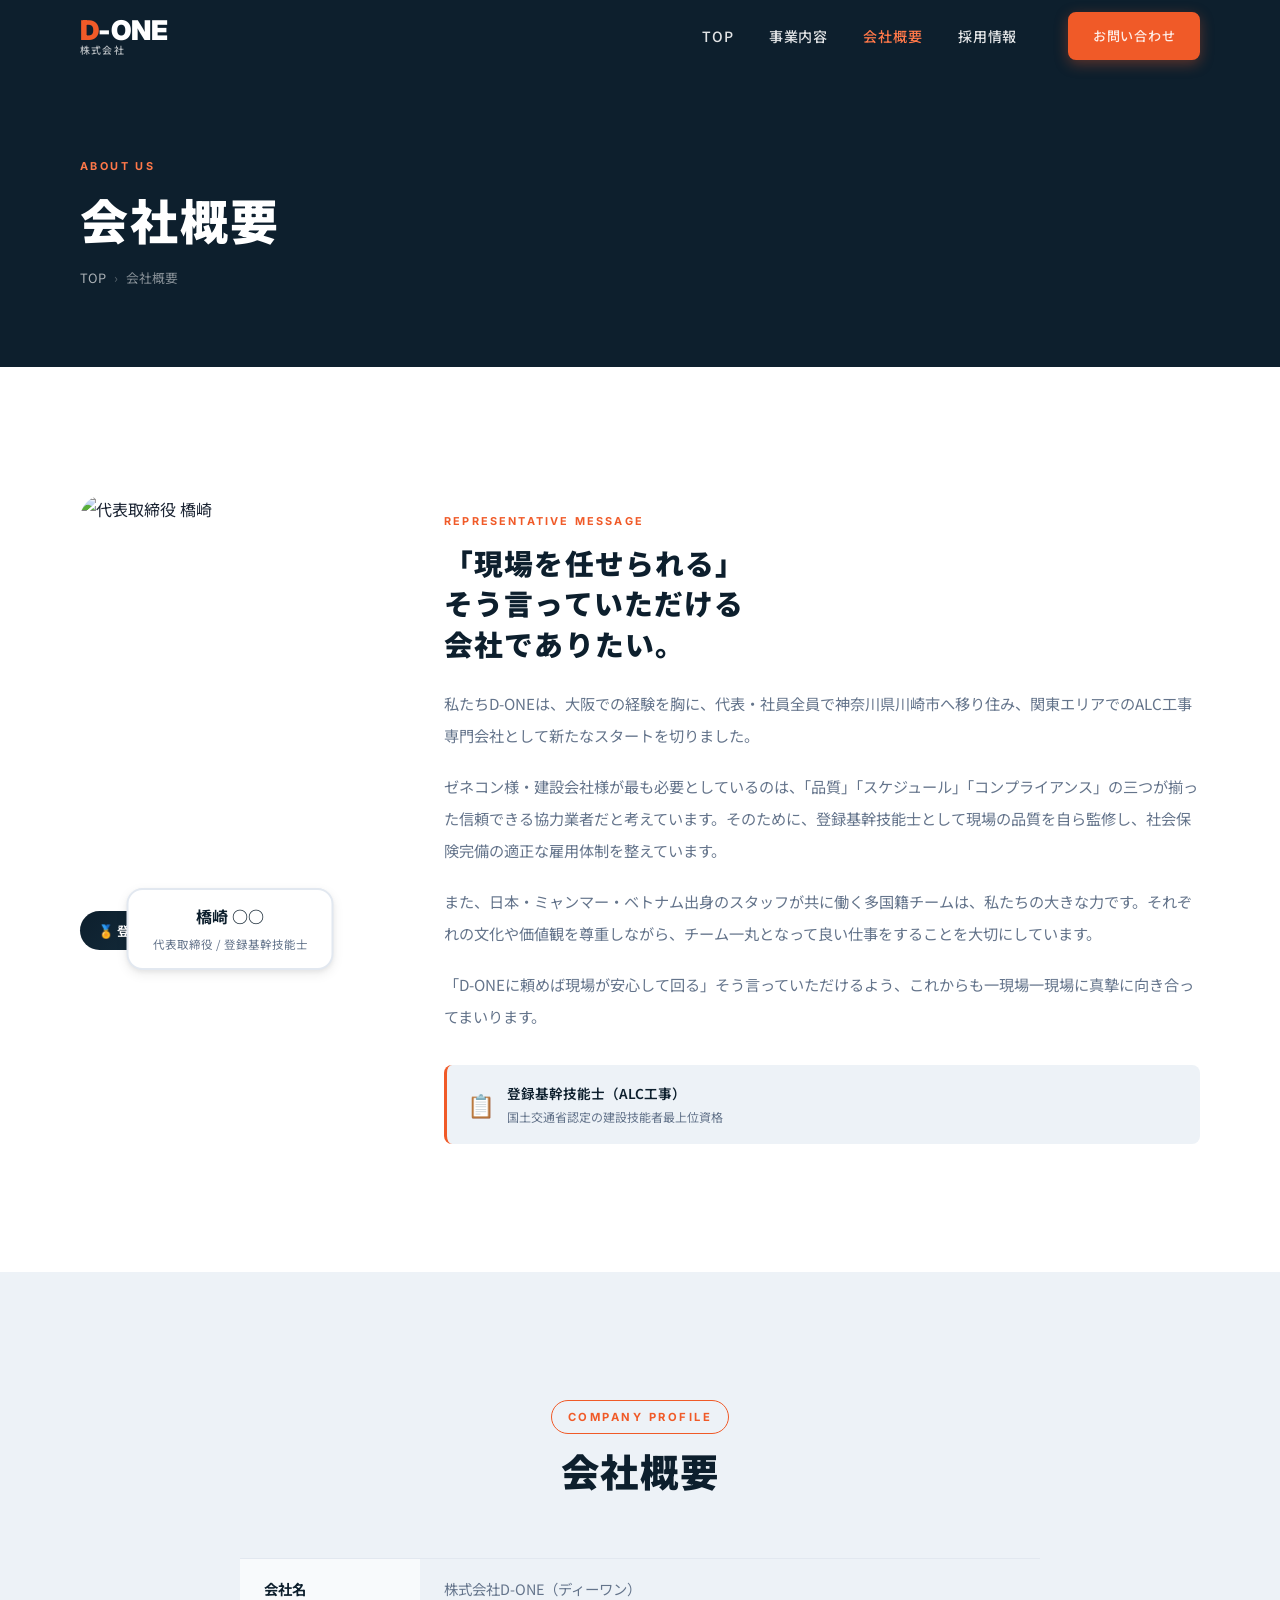
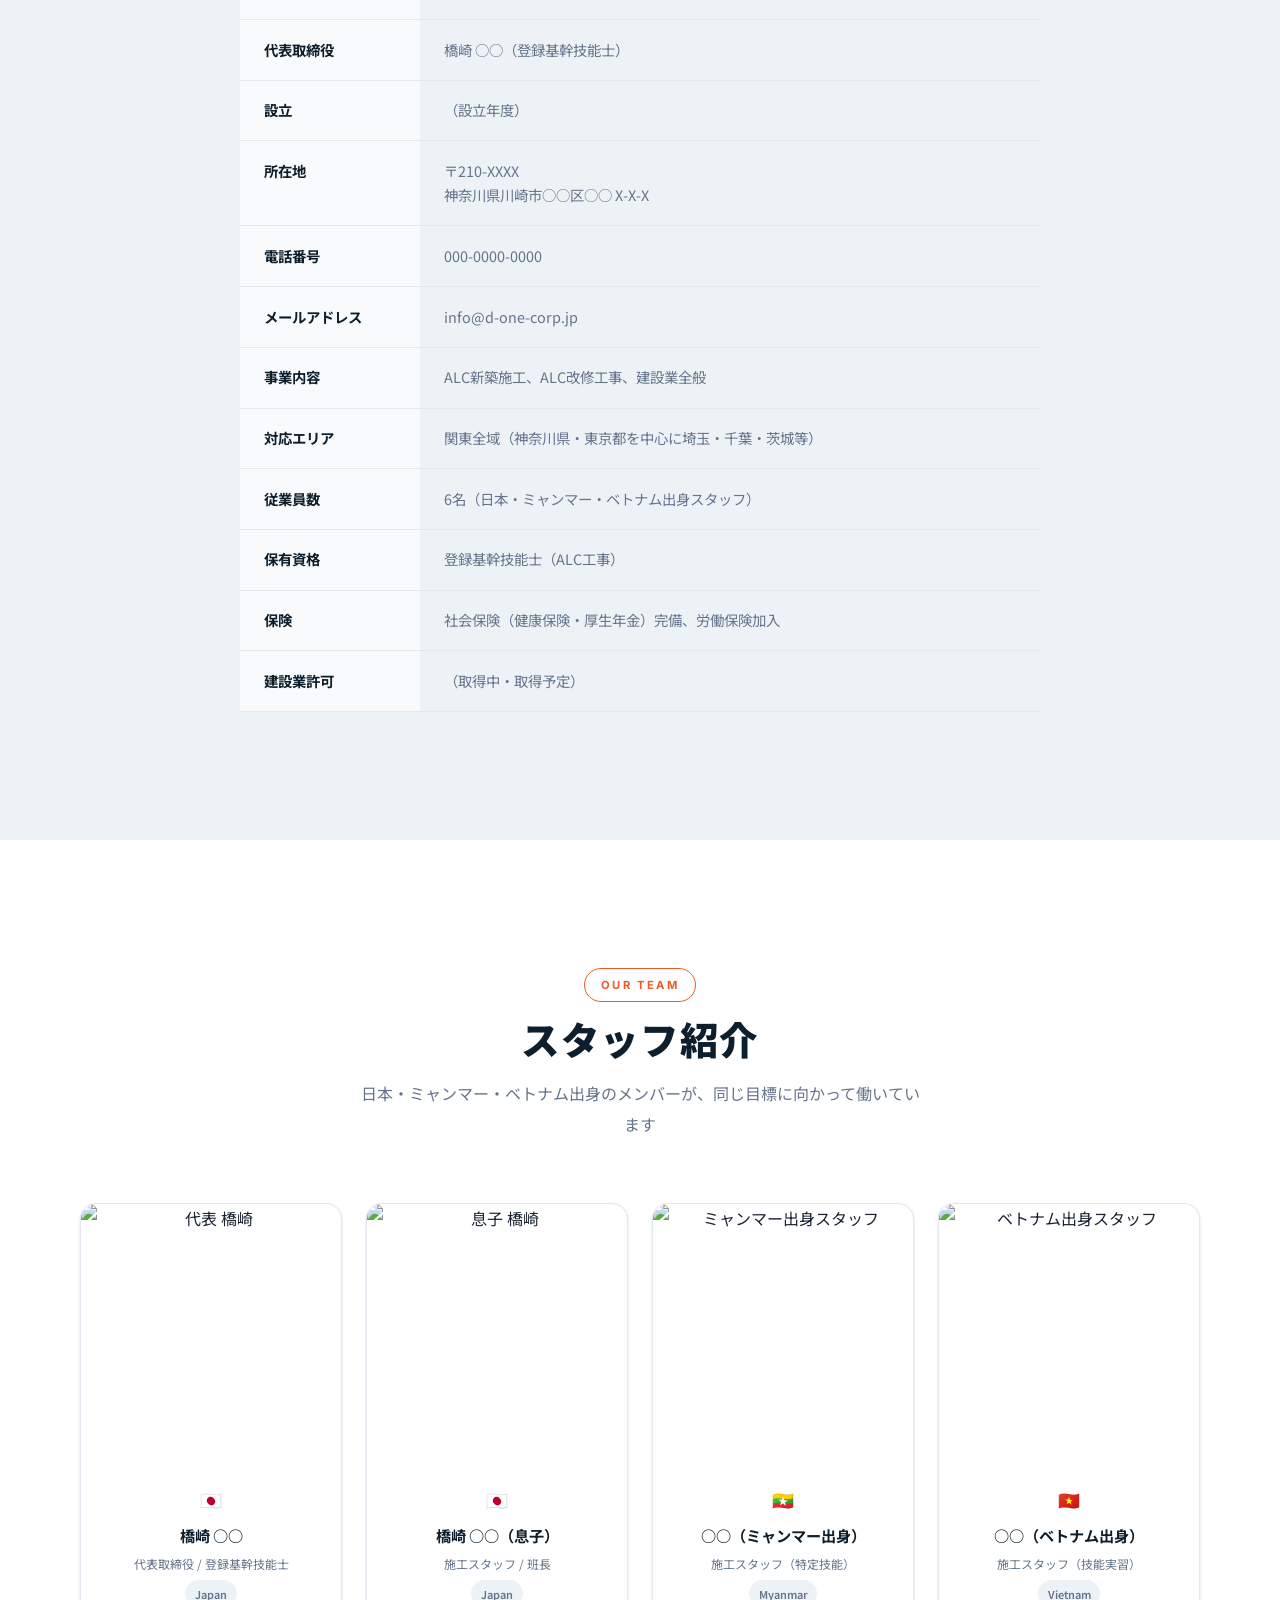
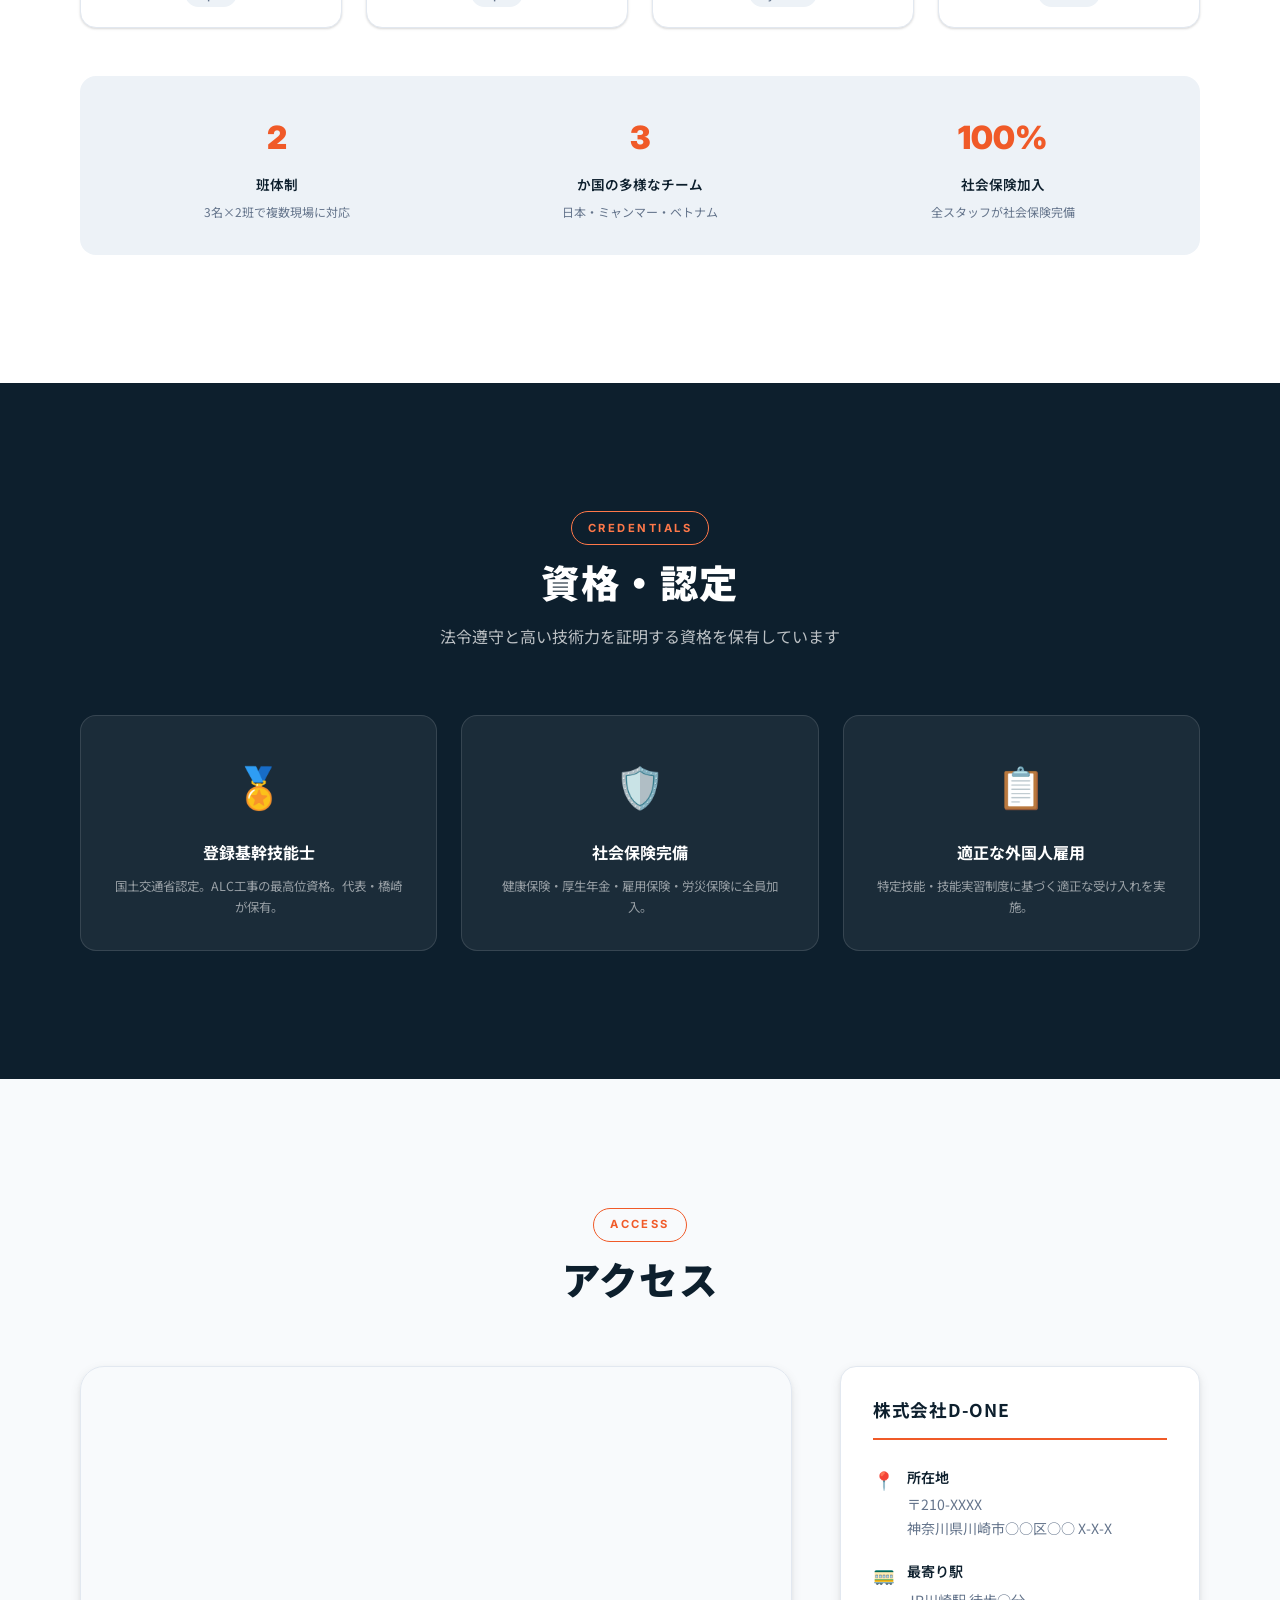
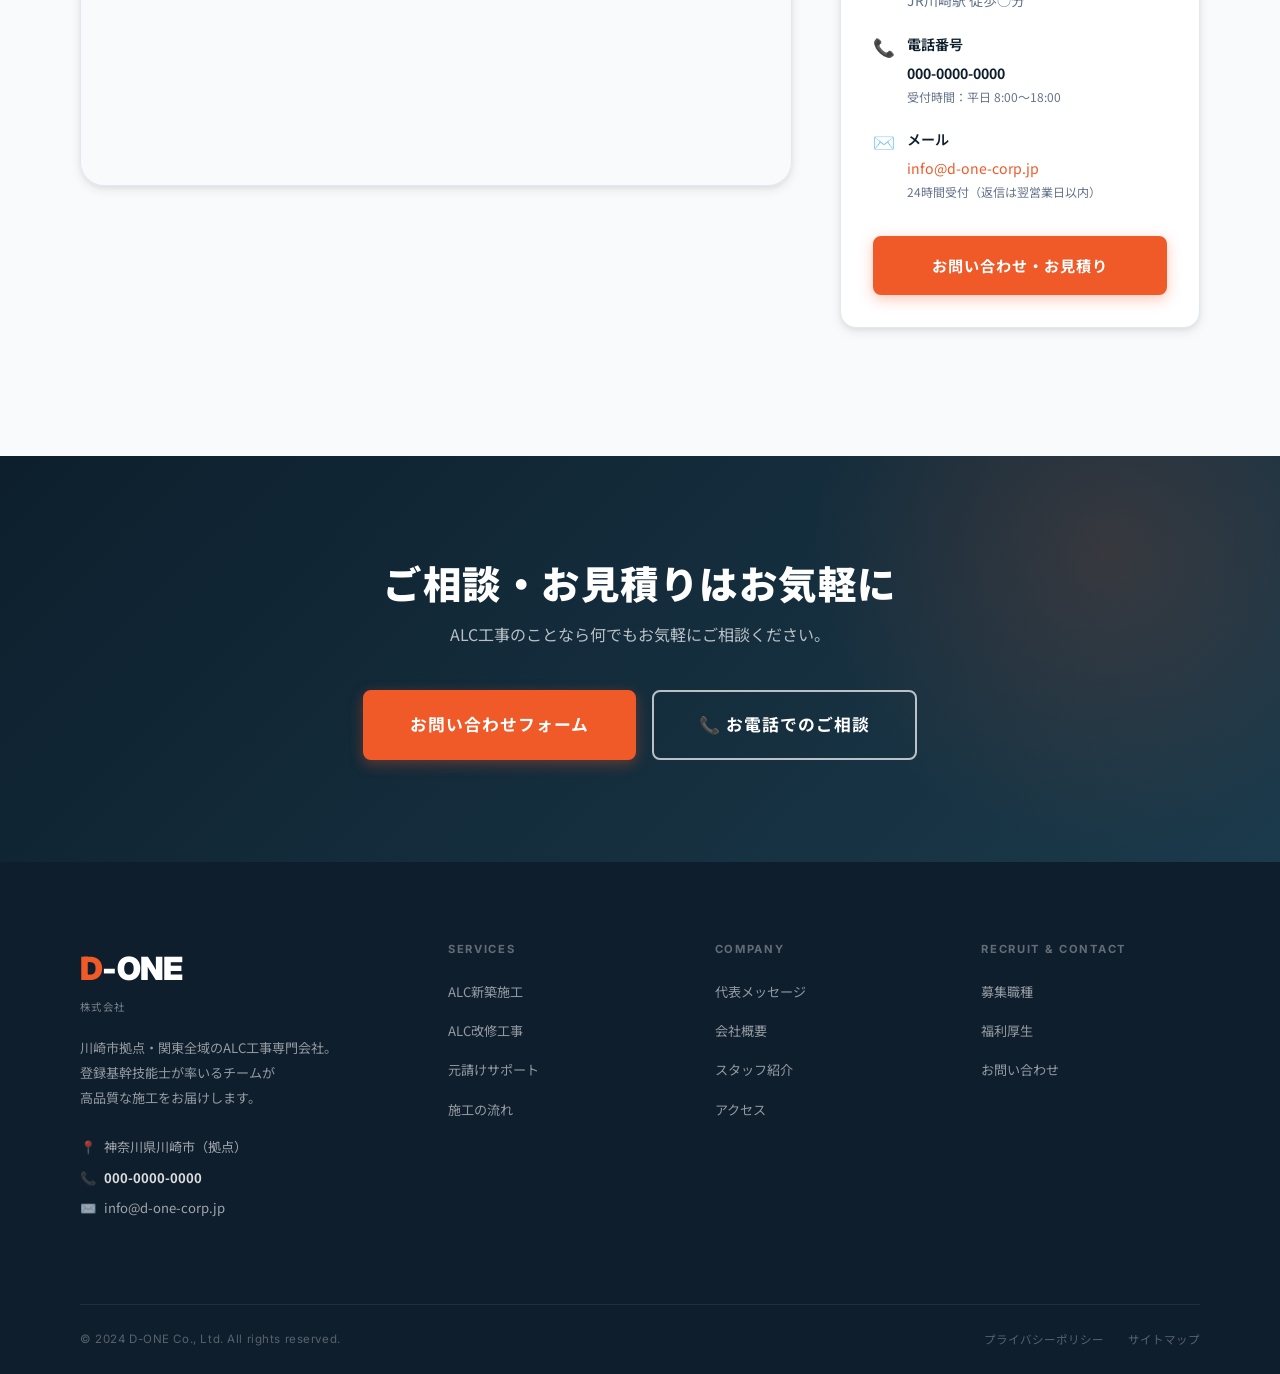
==== about.html @ 70f7f4c2 "Add D-ONE corporate website (ALC construction company) 5-page static site for 株式会社D-ONE: - index.htm" ====
<!DOCTYPE html>
<html lang="ja">
<head>
  <meta charset="UTF-8">
  <meta name="viewport" content="width=device-width, initial-scale=1.0">
  <meta name="description" content="株式会社D-ONE｜代表メッセージ・会社概要・スタッフ紹介。川崎市を拠点にALC工事を手がける専門会社です。">
  <title>会社概要｜株式会社D-ONE</title>
  <link rel="stylesheet" href="css/style.css">
  <link rel="icon" href="data:image/svg+xml,<svg xmlns='http://www.w3.org/2000/svg' viewBox='0 0 32 32'><rect width='32' height='32' rx='4' fill='%23F05A28'/><text x='4' y='24' font-family='Inter' font-weight='900' font-size='20' fill='white'>D</text></svg>">
  <style>
    .team-nationality {
      display: inline-block;
      font-size: .68rem;
      font-weight: 600;
      padding: .2rem .6rem;
      border-radius: var(--radius-full);
      background: var(--color-bg-section);
      color: var(--color-text-muted);
      margin-top: .3rem;
    }
    .cert-badge {
      display: inline-flex;
      align-items: center;
      gap: .5rem;
      background: linear-gradient(135deg, var(--color-primary-dark), var(--color-primary));
      color: #fff;
      padding: .5rem 1.1rem;
      border-radius: var(--radius-full);
      font-size: .8rem;
      font-weight: 700;
      margin-top: 1rem;
    }
  </style>
</head>
<body>

<!-- ========== NAVIGATION ========== -->
<nav class="site-nav site-nav--scrolled" role="navigation" aria-label="メインナビゲーション">
  <div class="nav-inner">
    <a href="index.html" class="nav-logo" aria-label="D-ONE トップページ">
      <span class="nav-logo__mark"><span class="mark-d">D</span>-ONE</span>
      <span class="nav-logo__sub">株式会社</span>
    </a>
    <ul class="nav-links" role="list">
      <li><a href="index.html"   class="nav-link">TOP</a></li>
      <li><a href="service.html" class="nav-link">事業内容</a></li>
      <li><a href="about.html"   class="nav-link" data-page="about.html">会社概要</a></li>
      <li><a href="recruit.html" class="nav-link">採用情報</a></li>
      <li><a href="contact.html" class="nav-link btn btn--primary nav-cta">お問い合わせ</a></li>
    </ul>
    <button class="nav-hamburger" aria-label="メニューを開く"><span></span><span></span><span></span></button>
  </div>
</nav>
<div class="nav-drawer" role="dialog" aria-label="モバイルメニュー" style="display:none; opacity:0;">
  <ul role="list">
    <li><a href="index.html"   class="nav-link">TOP</a></li>
    <li><a href="service.html" class="nav-link">事業内容</a></li>
    <li><a href="about.html"   class="nav-link">会社概要</a></li>
    <li><a href="recruit.html" class="nav-link">採用情報</a></li>
    <li><a href="contact.html" class="btn btn--primary">お問い合わせ</a></li>
  </ul>
</div>

<!-- ========== PAGE HERO ========== -->
<section class="page-hero">
  <div class="page-hero__bg" style="background-image: url('https://images.unsplash.com/photo-1486406146926-c627a92ad1ab?w=1920&q=80&fit=crop');"></div>
  <div class="container page-hero__content">
    <div class="page-hero__label">ABOUT US</div>
    <h1 class="page-hero__title">会社概要</h1>
    <nav class="breadcrumb" aria-label="パンくずリスト">
      <a href="index.html">TOP</a>
      <span class="breadcrumb-sep" aria-hidden="true">›</span>
      <span aria-current="page">会社概要</span>
    </nav>
  </div>
</section>

<!-- ========== REPRESENTATIVE MESSAGE ========== -->
<section class="section" id="message">
  <div class="container">
    <div class="rep-section">
      <div class="reveal">
        <div class="rep-img-wrap">
          <img
            src="https://images.unsplash.com/photo-1560250097-0dc05ae8aeef?w=600&q=80&fit=crop&crop=face"
            alt="代表取締役 橋崎"
            class="rep-img"
            loading="lazy"
            width="600" height="800"
          >
        </div>
        <div class="rep-name-badge">
          <div class="rep-name">橋崎 ○○</div>
          <div class="rep-title">代表取締役 / 登録基幹技能士</div>
        </div>
        <div class="cert-badge">
          🏅 登録基幹技能士（ALC工事）
        </div>
      </div>

      <div class="rep-content reveal reveal-delay-2">
        <div class="rep-content__label">REPRESENTATIVE MESSAGE</div>
        <h2 class="rep-content__title">
          「現場を任せられる」<br>
          そう言っていただける<br>
          会社でありたい。
        </h2>
        <div class="rep-content__text">
          <p>
            私たちD-ONEは、大阪での経験を胸に、代表・社員全員で神奈川県川崎市へ移り住み、関東エリアでのALC工事専門会社として新たなスタートを切りました。
          </p>
          <p>
            ゼネコン様・建設会社様が最も必要としているのは、「品質」「スケジュール」「コンプライアンス」の三つが揃った信頼できる協力業者だと考えています。そのために、登録基幹技能士として現場の品質を自ら監修し、社会保険完備の適正な雇用体制を整えています。
          </p>
          <p>
            また、日本・ミャンマー・ベトナム出身のスタッフが共に働く多国籍チームは、私たちの大きな力です。それぞれの文化や価値観を尊重しながら、チーム一丸となって良い仕事をすることを大切にしています。
          </p>
          <p>
            「D-ONEに頼めば現場が安心して回る」そう言っていただけるよう、これからも一現場一現場に真摯に向き合ってまいります。
          </p>
        </div>
        <div class="rep-cert">
          <span class="rep-cert__icon" aria-hidden="true">📋</span>
          <div>
            <div class="rep-cert__text">登録基幹技能士（ALC工事）</div>
            <div class="rep-cert__sub">国土交通省認定の建設技能者最上位資格</div>
          </div>
        </div>
      </div>
    </div>
  </div>
</section>

<!-- ========== COMPANY OVERVIEW ========== -->
<section class="section section--gray" id="overview">
  <div class="container">
    <div class="section-header">
      <span class="section-label">COMPANY PROFILE</span>
      <h2 class="section-title">会社概要</h2>
    </div>

    <div class="reveal" style="max-width:800px; margin-inline:auto;">
      <table class="company-table">
        <tbody>
          <tr>
            <th scope="row">会社名</th>
            <td>株式会社D-ONE（ディーワン）</td>
          </tr>
          <tr>
            <th scope="row">代表取締役</th>
            <td>橋崎 ○○（登録基幹技能士）</td>
          </tr>
          <tr>
            <th scope="row">設立</th>
            <td>（設立年度）</td>
          </tr>
          <tr>
            <th scope="row">所在地</th>
            <td>
              〒210-XXXX<br>
              神奈川県川崎市○○区○○ X-X-X
            </td>
          </tr>
          <tr>
            <th scope="row">電話番号</th>
            <td><a href="tel:000-0000-0000">000-0000-0000</a></td>
          </tr>
          <tr>
            <th scope="row">メールアドレス</th>
            <td><a href="mailto:info@d-one-corp.jp">info@d-one-corp.jp</a></td>
          </tr>
          <tr>
            <th scope="row">事業内容</th>
            <td>ALC新築施工、ALC改修工事、建設業全般</td>
          </tr>
          <tr>
            <th scope="row">対応エリア</th>
            <td>関東全域（神奈川県・東京都を中心に埼玉・千葉・茨城等）</td>
          </tr>
          <tr>
            <th scope="row">従業員数</th>
            <td>6名（日本・ミャンマー・ベトナム出身スタッフ）</td>
          </tr>
          <tr>
            <th scope="row">保有資格</th>
            <td>登録基幹技能士（ALC工事）</td>
          </tr>
          <tr>
            <th scope="row">保険</th>
            <td>社会保険（健康保険・厚生年金）完備、労働保険加入</td>
          </tr>
          <tr>
            <th scope="row">建設業許可</th>
            <td>（取得中・取得予定）</td>
          </tr>
        </tbody>
      </table>
    </div>
  </div>
</section>

<!-- ========== TEAM ========== -->
<section class="section" id="team">
  <div class="container">
    <div class="section-header">
      <span class="section-label">OUR TEAM</span>
      <h2 class="section-title">スタッフ紹介</h2>
      <p class="section-desc">
        日本・ミャンマー・ベトナム出身のメンバーが、同じ目標に向かって働いています
      </p>
    </div>

    <div class="team-grid">
      <!-- Member 1 -->
      <article class="team-card reveal">
        <div class="team-card__img-wrap">
          <img
            src="https://images.unsplash.com/photo-1560250097-0dc05ae8aeef?w=400&q=80&fit=crop&crop=face"
            alt="代表 橋崎"
            class="team-card__img"
            loading="lazy"
            width="400" height="400"
          >
        </div>
        <div class="team-card__body">
          <div class="team-card__flag" aria-label="日本">🇯🇵</div>
          <div class="team-card__name">橋崎 ○○</div>
          <div class="team-card__role">代表取締役 / 登録基幹技能士</div>
          <div class="team-nationality">Japan</div>
        </div>
      </article>

      <!-- Member 2 -->
      <article class="team-card reveal reveal-delay-1">
        <div class="team-card__img-wrap">
          <img
            src="https://images.unsplash.com/photo-1472099645785-5658abf4ff4e?w=400&q=80&fit=crop&crop=face"
            alt="息子 橋崎"
            class="team-card__img"
            loading="lazy"
            width="400" height="400"
          >
        </div>
        <div class="team-card__body">
          <div class="team-card__flag" aria-label="日本">🇯🇵</div>
          <div class="team-card__name">橋崎 ○○（息子）</div>
          <div class="team-card__role">施工スタッフ / 班長</div>
          <div class="team-nationality">Japan</div>
        </div>
      </article>

      <!-- Member 3 (Myanmar) -->
      <article class="team-card reveal reveal-delay-2">
        <div class="team-card__img-wrap">
          <img
            src="https://images.unsplash.com/photo-1506794778202-cad84cf45f1d?w=400&q=80&fit=crop&crop=face"
            alt="ミャンマー出身スタッフ"
            class="team-card__img"
            loading="lazy"
            width="400" height="400"
          >
        </div>
        <div class="team-card__body">
          <div class="team-card__flag" aria-label="ミャンマー">🇲🇲</div>
          <div class="team-card__name">○○（ミャンマー出身）</div>
          <div class="team-card__role">施工スタッフ（特定技能）</div>
          <div class="team-nationality">Myanmar</div>
        </div>
      </article>

      <!-- Member 4 (Vietnam) -->
      <article class="team-card reveal reveal-delay-3">
        <div class="team-card__img-wrap">
          <img
            src="https://images.unsplash.com/photo-1507003211169-0a1dd7228f2d?w=400&q=80&fit=crop&crop=face"
            alt="ベトナム出身スタッフ"
            class="team-card__img"
            loading="lazy"
            width="400" height="400"
          >
        </div>
        <div class="team-card__body">
          <div class="team-card__flag" aria-label="ベトナム">🇻🇳</div>
          <div class="team-card__name">○○（ベトナム出身）</div>
          <div class="team-card__role">施工スタッフ（技能実習）</div>
          <div class="team-nationality">Vietnam</div>
        </div>
      </article>
    </div>

    <!-- Team note -->
    <div class="reveal" style="margin-top:3rem; background:var(--color-bg-section); border-radius:var(--radius-lg); padding:2rem; display:grid; grid-template-columns:repeat(3,1fr); gap:2rem; text-align:center;">
      <div>
        <div style="font-family:var(--font-en); font-size:2rem; font-weight:900; color:var(--color-accent); margin-bottom:.3rem;">2</div>
        <div style="font-size:.85rem; font-weight:600; color:var(--color-primary-dark); margin-bottom:.2rem;">班体制</div>
        <div style="font-size:.75rem; color:var(--color-text-muted);">3名×2班で複数現場に対応</div>
      </div>
      <div>
        <div style="font-family:var(--font-en); font-size:2rem; font-weight:900; color:var(--color-accent); margin-bottom:.3rem;">3</div>
        <div style="font-size:.85rem; font-weight:600; color:var(--color-primary-dark); margin-bottom:.2rem;">か国の多様なチーム</div>
        <div style="font-size:.75rem; color:var(--color-text-muted);">日本・ミャンマー・ベトナム</div>
      </div>
      <div>
        <div style="font-family:var(--font-en); font-size:2rem; font-weight:900; color:var(--color-accent); margin-bottom:.3rem;">100%</div>
        <div style="font-size:.85rem; font-weight:600; color:var(--color-primary-dark); margin-bottom:.2rem;">社会保険加入</div>
        <div style="font-size:.75rem; color:var(--color-text-muted);">全スタッフが社会保険完備</div>
      </div>
    </div>
  </div>
</section>

<!-- ========== CERTIFICATIONS ========== -->
<section class="section section--dark">
  <div class="container">
    <div class="section-header">
      <span class="section-label">CREDENTIALS</span>
      <h2 class="section-title">資格・認定</h2>
      <p class="section-desc">法令遵守と高い技術力を証明する資格を保有しています</p>
    </div>

    <div style="display:grid; grid-template-columns:repeat(3,1fr); gap:1.5rem;" class="reveal">
      <div style="background:rgba(255,255,255,.06); border:1px solid rgba(255,255,255,.12); border-radius:var(--radius-lg); padding:2rem; text-align:center;">
        <div style="font-size:2.5rem; margin-bottom:1rem;" aria-hidden="true">🏅</div>
        <div style="font-size:1rem; font-weight:700; color:#fff; margin-bottom:.5rem;">登録基幹技能士</div>
        <div style="font-size:.78rem; color:rgba(255,255,255,.55); line-height:1.7;">国土交通省認定。ALC工事の最高位資格。代表・橋崎が保有。</div>
      </div>
      <div style="background:rgba(255,255,255,.06); border:1px solid rgba(255,255,255,.12); border-radius:var(--radius-lg); padding:2rem; text-align:center;">
        <div style="font-size:2.5rem; margin-bottom:1rem;" aria-hidden="true">🛡️</div>
        <div style="font-size:1rem; font-weight:700; color:#fff; margin-bottom:.5rem;">社会保険完備</div>
        <div style="font-size:.78rem; color:rgba(255,255,255,.55); line-height:1.7;">健康保険・厚生年金・雇用保険・労災保険に全員加入。</div>
      </div>
      <div style="background:rgba(255,255,255,.06); border:1px solid rgba(255,255,255,.12); border-radius:var(--radius-lg); padding:2rem; text-align:center;">
        <div style="font-size:2.5rem; margin-bottom:1rem;" aria-hidden="true">📋</div>
        <div style="font-size:1rem; font-weight:700; color:#fff; margin-bottom:.5rem;">適正な外国人雇用</div>
        <div style="font-size:.78rem; color:rgba(255,255,255,.55); line-height:1.7;">特定技能・技能実習制度に基づく適正な受け入れを実施。</div>
      </div>
    </div>
  </div>
</section>

<!-- ========== ACCESS / MAP ========== -->
<section class="section section--light" id="access">
  <div class="container">
    <div class="section-header">
      <span class="section-label">ACCESS</span>
      <h2 class="section-title">アクセス</h2>
    </div>

    <div style="display:grid; grid-template-columns:1fr 360px; gap:3rem; align-items:start;" class="reveal">
      <div>
        <div class="map-wrap">
          <iframe
            src="https://www.google.com/maps/embed?pb=!1m18!1m12!1m3!1d3244.7246631316894!2d139.7030!3d35.5308!2m3!1f0!2f0!3f0!3m2!1i1024!2i768!4f13.1!3m3!1m2!1s0x60185d9b0bbf3b8b%3A0x8b5f9a5f4a5c9c4a!2z5bKz5bed5biC!5e0!3m2!1sja!2sjp!4v1700000000000!5m2!1sja!2sjp"
            allowfullscreen=""
            loading="lazy"
            referrerpolicy="no-referrer-when-downgrade"
            title="株式会社D-ONE 所在地マップ"
          ></iframe>
        </div>
      </div>

      <div style="background:#fff; border:1px solid var(--color-border); border-radius:var(--radius-lg); padding:2rem; box-shadow:var(--shadow-md);">
        <h3 style="font-size:1.1rem; font-weight:700; color:var(--color-primary-dark); margin-bottom:1.5rem; padding-bottom:1rem; border-bottom:2px solid var(--color-accent);">
          株式会社D-ONE
        </h3>

        <div style="display:flex; flex-direction:column; gap:1.1rem;">
          <div style="display:flex; gap:.75rem; align-items:flex-start; font-size:.88rem;">
            <span style="font-size:1.1rem; margin-top:.05rem;" aria-hidden="true">📍</span>
            <div>
              <div style="font-weight:600; color:var(--color-primary-dark); margin-bottom:.2rem;">所在地</div>
              <div style="color:var(--color-text-muted); line-height:1.7;">〒210-XXXX<br>神奈川県川崎市○○区○○ X-X-X</div>
            </div>
          </div>
          <div style="display:flex; gap:.75rem; align-items:flex-start; font-size:.88rem;">
            <span style="font-size:1.1rem;" aria-hidden="true">🚃</span>
            <div>
              <div style="font-weight:600; color:var(--color-primary-dark); margin-bottom:.2rem;">最寄り駅</div>
              <div style="color:var(--color-text-muted);">JR川崎駅 徒歩○分</div>
            </div>
          </div>
          <div style="display:flex; gap:.75rem; align-items:flex-start; font-size:.88rem;">
            <span style="font-size:1.1rem;" aria-hidden="true">📞</span>
            <div>
              <div style="font-weight:600; color:var(--color-primary-dark); margin-bottom:.2rem;">電話番号</div>
              <div><a href="tel:000-0000-0000" style="color:var(--color-primary-dark); font-weight:700;">000-0000-0000</a></div>
              <div style="font-size:.75rem; color:var(--color-text-muted);">受付時間：平日 8:00〜18:00</div>
            </div>
          </div>
          <div style="display:flex; gap:.75rem; align-items:flex-start; font-size:.88rem;">
            <span style="font-size:1.1rem;" aria-hidden="true">✉️</span>
            <div>
              <div style="font-weight:600; color:var(--color-primary-dark); margin-bottom:.2rem;">メール</div>
              <div><a href="mailto:info@d-one-corp.jp" style="color:var(--color-accent);">info@d-one-corp.jp</a></div>
              <div style="font-size:.75rem; color:var(--color-text-muted);">24時間受付（返信は翌営業日以内）</div>
            </div>
          </div>
        </div>

        <a href="contact.html" class="btn btn--primary w-full mt-md" style="text-align:center;">
          お問い合わせ・お見積り
        </a>
      </div>
    </div>
  </div>
</section>

<!-- ========== CTA BANNER ========== -->
<section class="cta-banner">
  <div class="container">
    <h2 class="cta-banner__title">ご相談・お見積りはお気軽に</h2>
    <p class="cta-banner__text">ALC工事のことなら何でもお気軽にご相談ください。</p>
    <div class="cta-banner__buttons">
      <a href="contact.html" class="btn btn--primary btn--lg">お問い合わせフォーム</a>
      <a href="tel:000-0000-0000" class="btn btn--outline-white btn--lg">📞 お電話でのご相談</a>
    </div>
  </div>
</section>

<!-- ========== FOOTER ========== -->
<footer class="site-footer" role="contentinfo">
  <div class="container">
    <div class="footer-top">
      <div class="footer-brand">
        <a href="index.html" class="footer-logo">
          <div class="footer-logo__mark"><span class="mark-d">D</span>-ONE</div>
          <span class="footer-logo__sub">株式会社</span>
        </a>
        <p class="footer-tagline">川崎市拠点・関東全域のALC工事専門会社。<br>登録基幹技能士が率いるチームが<br>高品質な施工をお届けします。</p>
        <div class="footer-contact-line"><span>📍</span><span>神奈川県川崎市（拠点）</span></div>
        <div class="footer-contact-line"><span>📞</span><span><strong>000-0000-0000</strong></span></div>
        <div class="footer-contact-line"><span>✉️</span><span>info@d-one-corp.jp</span></div>
      </div>
      <nav aria-label="サービス">
        <div class="footer-nav-title">SERVICES</div>
        <ul class="footer-nav-links" role="list">
          <li><a href="service.html#new-construction" class="footer-nav-link">ALC新築施工</a></li>
          <li><a href="service.html#renovation"       class="footer-nav-link">ALC改修工事</a></li>
          <li><a href="service.html#support"          class="footer-nav-link">元請けサポート</a></li>
          <li><a href="service.html#process"          class="footer-nav-link">施工の流れ</a></li>
        </ul>
      </nav>
      <nav aria-label="会社情報">
        <div class="footer-nav-title">COMPANY</div>
        <ul class="footer-nav-links" role="list">
          <li><a href="about.html#message"  class="footer-nav-link">代表メッセージ</a></li>
          <li><a href="about.html#overview" class="footer-nav-link">会社概要</a></li>
          <li><a href="about.html#team"     class="footer-nav-link">スタッフ紹介</a></li>
          <li><a href="about.html#access"   class="footer-nav-link">アクセス</a></li>
        </ul>
      </nav>
      <nav aria-label="採用・お問い合わせ">
        <div class="footer-nav-title">RECRUIT &amp; CONTACT</div>
        <ul class="footer-nav-links" role="list">
          <li><a href="recruit.html#jobs"    class="footer-nav-link">募集職種</a></li>
          <li><a href="recruit.html#welfare" class="footer-nav-link">福利厚生</a></li>
          <li><a href="contact.html"         class="footer-nav-link">お問い合わせ</a></li>
        </ul>
      </nav>
    </div>
    <div class="footer-bottom">
      <p class="footer-copyright">© 2024 D-ONE Co., Ltd. All rights reserved.</p>
      <div class="footer-legal">
        <a href="#">プライバシーポリシー</a>
        <a href="#">サイトマップ</a>
      </div>
    </div>
  </div>
</footer>

<script src="js/main.js"></script>
</body>
</html>
---- css/style.css ----
/* ============================================================
   株式会社D-ONE — Main Stylesheet
   ============================================================ */

@import url('https://fonts.googleapis.com/css2?family=Noto+Sans+JP:wght@300;400;500;700;900&family=Inter:wght@300;400;500;600;700;800;900&display=swap');

/* ----------------------------------------
   CSS Custom Properties
   ---------------------------------------- */
:root {
  --color-primary:       #1B3A4B;
  --color-primary-dark:  #0D1F2D;
  --color-primary-light: #2A5470;
  --color-accent:        #F05A28;
  --color-accent-dark:   #D44A1A;
  --color-accent-light:  #FF7849;
  --color-dark:          #0F1E2D;
  --color-text:          #1A2332;
  --color-text-muted:    #64748B;
  --color-text-light:    #94A3B8;
  --color-bg:            #FFFFFF;
  --color-bg-light:      #F8FAFC;
  --color-bg-section:    #EDF2F7;
  --color-border:        #E2E8F0;
  --color-white:         #FFFFFF;

  --font-ja: 'Noto Sans JP', 'Hiragino Sans', 'Yu Gothic', sans-serif;
  --font-en: 'Inter', sans-serif;

  --nav-height: 72px;

  --container-max:     1200px;
  --container-padding: clamp(1rem, 4vw, 2.5rem);

  --radius-sm:  4px;
  --radius-md:  8px;
  --radius-lg:  16px;
  --radius-xl:  24px;
  --radius-full: 9999px;

  --shadow-sm:  0 1px 3px rgba(0,0,0,.10), 0 1px 2px rgba(0,0,0,.06);
  --shadow-md:  0 4px 12px rgba(0,0,0,.08), 0 2px 4px rgba(0,0,0,.05);
  --shadow-lg:  0 10px 28px rgba(0,0,0,.12), 0 4px 10px rgba(0,0,0,.06);
  --shadow-xl:  0 24px 48px rgba(0,0,0,.16);

  --transition: all .3s cubic-bezier(.4,0,.2,1);

  --section-py: clamp(5rem, 10vw, 9rem);
}

/* ----------------------------------------
   Reset & Base
   ---------------------------------------- */
*, *::before, *::after { box-sizing: border-box; margin: 0; padding: 0; }

html {
  font-size: 16px;
  scroll-behavior: smooth;
  -webkit-text-size-adjust: 100%;
}

body {
  font-family: var(--font-ja);
  font-weight: 400;
  color: var(--color-text);
  background: var(--color-bg);
  line-height: 1.85;
  -webkit-font-smoothing: antialiased;
  overflow-x: hidden;
}

img { max-width: 100%; height: auto; display: block; }
a   { color: inherit; text-decoration: none; }
ul  { list-style: none; }
button { cursor: pointer; font-family: inherit; border: none; background: none; }

/* ----------------------------------------
   Typography Scale
   ---------------------------------------- */
h1, h2, h3, h4, h5 { font-family: var(--font-ja); font-weight: 700; line-height: 1.3; letter-spacing: .04em; }

.h-display { font-size: clamp(2.8rem, 6vw, 5.2rem); font-weight: 900; }
.h1 { font-size: clamp(2.2rem, 4.5vw, 3.8rem); }
.h2 { font-size: clamp(1.7rem, 3vw, 2.6rem); }
.h3 { font-size: clamp(1.2rem, 2vw, 1.6rem); }
.h4 { font-size: 1.1rem; }

.text-en {
  font-family: var(--font-en);
  letter-spacing: .08em;
}

/* ----------------------------------------
   Layout
   ---------------------------------------- */
.container {
  width: 100%;
  max-width: var(--container-max);
  margin-inline: auto;
  padding-inline: var(--container-padding);
}

.section { padding-block: var(--section-py); }
.section--light { background: var(--color-bg-light); }
.section--gray  { background: var(--color-bg-section); }
.section--dark  { background: var(--color-primary-dark); color: var(--color-white); }
.section--accent { background: var(--color-accent); color: var(--color-white); }

.grid-2 { display: grid; grid-template-columns: repeat(2, 1fr); gap: 2rem; }
.grid-3 { display: grid; grid-template-columns: repeat(3, 1fr); gap: 2rem; }
.grid-4 { display: grid; grid-template-columns: repeat(4, 1fr); gap: 2rem; }

/* ----------------------------------------
   Section Header
   ---------------------------------------- */
.section-header { text-align: center; margin-bottom: clamp(2.5rem, 5vw, 4rem); }

.section-label {
  display: inline-block;
  font-family: var(--font-en);
  font-size: .7rem;
  font-weight: 700;
  letter-spacing: .22em;
  text-transform: uppercase;
  color: var(--color-accent);
  margin-bottom: .75rem;
  padding: .35rem 1rem;
  border: 1.5px solid var(--color-accent);
  border-radius: var(--radius-full);
}

.section--dark .section-label {
  color: var(--color-accent-light);
  border-color: var(--color-accent-light);
}

.section-title {
  font-size: clamp(1.7rem, 3vw, 2.5rem);
  font-weight: 900;
  color: var(--color-primary-dark);
  margin-bottom: 1rem;
  line-height: 1.25;
}

.section--dark .section-title { color: var(--color-white); }

.section-desc {
  font-size: 1rem;
  color: var(--color-text-muted);
  max-width: 560px;
  margin-inline: auto;
  line-height: 1.9;
}

.section--dark .section-desc { color: rgba(255,255,255,.72); }

/* ----------------------------------------
   Buttons
   ---------------------------------------- */
.btn {
  display: inline-flex;
  align-items: center;
  justify-content: center;
  gap: .5rem;
  font-family: var(--font-ja);
  font-size: .95rem;
  font-weight: 700;
  letter-spacing: .06em;
  padding: .85rem 2.2rem;
  border-radius: var(--radius-md);
  border: 2px solid transparent;
  transition: var(--transition);
  white-space: nowrap;
  cursor: pointer;
  text-decoration: none;
}

.btn--primary {
  background: var(--color-accent);
  color: var(--color-white);
  border-color: var(--color-accent);
  box-shadow: 0 4px 14px rgba(240,90,40,.35);
}
.btn--primary:hover {
  background: var(--color-accent-dark);
  border-color: var(--color-accent-dark);
  transform: translateY(-2px);
  box-shadow: 0 8px 20px rgba(240,90,40,.40);
}

.btn--secondary {
  background: var(--color-primary);
  color: var(--color-white);
  border-color: var(--color-primary);
}
.btn--secondary:hover {
  background: var(--color-primary-light);
  border-color: var(--color-primary-light);
  transform: translateY(-2px);
}

.btn--outline {
  background: transparent;
  color: var(--color-primary);
  border-color: var(--color-primary);
}
.btn--outline:hover {
  background: var(--color-primary);
  color: var(--color-white);
  transform: translateY(-2px);
}

.btn--outline-white {
  background: transparent;
  color: var(--color-white);
  border-color: rgba(255,255,255,.7);
}
.btn--outline-white:hover {
  background: rgba(255,255,255,.15);
  border-color: var(--color-white);
}

.btn--lg { padding: 1.1rem 2.8rem; font-size: 1.05rem; }
.btn--sm { padding: .6rem 1.5rem; font-size: .85rem; }

.btn svg, .btn .btn-icon { width: 1.1em; height: 1.1em; flex-shrink: 0; }

/* ----------------------------------------
   Navigation
   ---------------------------------------- */
.site-nav {
  position: fixed;
  top: 0; left: 0; right: 0;
  z-index: 1000;
  height: var(--nav-height);
  display: flex;
  align-items: center;
  transition: background .35s ease, box-shadow .35s ease;
}

.site-nav--transparent { background: transparent; }

.site-nav--scrolled {
  background: var(--color-white);
  box-shadow: 0 2px 16px rgba(0,0,0,.1);
}

.nav-inner {
  width: 100%;
  max-width: var(--container-max);
  margin-inline: auto;
  padding-inline: var(--container-padding);
  display: flex;
  align-items: center;
  justify-content: space-between;
}

/* Logo */
.nav-logo {
  display: flex;
  flex-direction: column;
  line-height: 1;
  text-decoration: none;
}

.nav-logo__mark {
  font-family: var(--font-en);
  font-size: 1.7rem;
  font-weight: 900;
  letter-spacing: -.02em;
  color: var(--color-white);
  transition: color .3s;
}
.nav-logo__mark .mark-d { color: var(--color-accent); }

.site-nav--scrolled .nav-logo__mark { color: var(--color-primary-dark); }

.nav-logo__sub {
  font-size: .62rem;
  font-weight: 500;
  letter-spacing: .12em;
  color: rgba(255,255,255,.7);
  transition: color .3s;
}
.site-nav--scrolled .nav-logo__sub { color: var(--color-text-muted); }

/* Nav links */
.nav-links {
  display: flex;
  align-items: center;
  gap: 2.2rem;
}

.nav-link {
  font-size: .88rem;
  font-weight: 500;
  letter-spacing: .06em;
  color: rgba(255,255,255,.88);
  text-decoration: none;
  position: relative;
  transition: color .25s;
  padding-bottom: 2px;
}

.nav-link::after {
  content: '';
  position: absolute;
  bottom: -2px; left: 0; right: 100%;
  height: 2px;
  background: var(--color-accent);
  transition: right .3s ease;
}

.nav-link:hover { color: var(--color-white); }
.nav-link:hover::after { right: 0; }

.site-nav--scrolled .nav-link { color: var(--color-text-muted); }
.site-nav--scrolled .nav-link:hover { color: var(--color-primary-dark); }

.nav-cta {
  margin-left: 1rem;
  font-size: .82rem;
  padding: .6rem 1.4rem;
}

/* Hamburger */
.nav-hamburger {
  display: none;
  flex-direction: column;
  justify-content: center;
  gap: 5px;
  width: 36px;
  height: 36px;
  padding: 4px;
  background: none;
  border: none;
  cursor: pointer;
  z-index: 1100;
}

.nav-hamburger span {
  display: block;
  height: 2px;
  background: var(--color-white);
  border-radius: 2px;
  transition: var(--transition);
  transform-origin: center;
}

.site-nav--scrolled .nav-hamburger span { background: var(--color-primary-dark); }

.nav-hamburger.is-open span:nth-child(1) { transform: translateY(7px) rotate(45deg); }
.nav-hamburger.is-open span:nth-child(2) { opacity: 0; }
.nav-hamburger.is-open span:nth-child(3) { transform: translateY(-7px) rotate(-45deg); }

/* Mobile drawer */
.nav-drawer {
  display: none;
  position: fixed;
  inset: 0;
  z-index: 999;
  background: var(--color-primary-dark);
  flex-direction: column;
  align-items: center;
  justify-content: center;
  gap: 2.5rem;
  opacity: 0;
  transition: opacity .3s ease;
}

.nav-drawer.is-open {
  opacity: 1;
}

.nav-drawer .nav-link {
  font-size: 1.4rem;
  font-weight: 700;
  color: var(--color-white);
  letter-spacing: .1em;
}
.nav-drawer .nav-link::after { display: none; }

/* ----------------------------------------
   Hero Section (Top Page)
   ---------------------------------------- */
.hero {
  position: relative;
  height: 100vh;
  min-height: 640px;
  display: flex;
  align-items: center;
  overflow: hidden;
}

.hero__bg {
  position: absolute;
  inset: 0;
  background-size: cover;
  background-position: center;
  transform: scale(1.05);
  transition: transform 8s ease;
}

.hero--loaded .hero__bg { transform: scale(1); }

.hero__overlay {
  position: absolute;
  inset: 0;
  background: linear-gradient(
    135deg,
    rgba(13,31,45,.92) 0%,
    rgba(13,31,45,.70) 60%,
    rgba(13,31,45,.40) 100%
  );
}

.hero__content {
  position: relative;
  z-index: 2;
  padding-top: var(--nav-height);
  max-width: 750px;
}

.hero__badge {
  display: inline-flex;
  align-items: center;
  gap: .5rem;
  font-family: var(--font-en);
  font-size: .7rem;
  font-weight: 700;
  letter-spacing: .2em;
  text-transform: uppercase;
  color: var(--color-accent-light);
  border: 1.5px solid rgba(240,90,40,.5);
  padding: .4rem 1rem;
  border-radius: var(--radius-full);
  margin-bottom: 1.5rem;
  animation: fadeSlideUp .8s ease .1s both;
}

.hero__title {
  font-size: clamp(2.4rem, 5.5vw, 4.4rem);
  font-weight: 900;
  color: var(--color-white);
  line-height: 1.18;
  letter-spacing: .04em;
  margin-bottom: 1.5rem;
  animation: fadeSlideUp .8s ease .25s both;
}

.hero__title-accent { color: var(--color-accent-light); }

.hero__subtitle {
  font-size: clamp(.95rem, 1.8vw, 1.1rem);
  color: rgba(255,255,255,.78);
  line-height: 2;
  margin-bottom: 2.5rem;
  animation: fadeSlideUp .8s ease .4s both;
}

.hero__cta {
  display: flex;
  flex-wrap: wrap;
  gap: 1rem;
  animation: fadeSlideUp .8s ease .55s both;
}

.hero__scroll {
  position: absolute;
  bottom: 2.5rem;
  left: 50%;
  transform: translateX(-50%);
  display: flex;
  flex-direction: column;
  align-items: center;
  gap: .5rem;
  z-index: 2;
  animation: fadeSlideUp .8s ease 1s both;
}

.hero__scroll-text {
  font-family: var(--font-en);
  font-size: .62rem;
  font-weight: 700;
  letter-spacing: .2em;
  color: rgba(255,255,255,.55);
}

.hero__scroll-line {
  width: 1px;
  height: 48px;
  background: linear-gradient(to bottom, rgba(255,255,255,.5), transparent);
  animation: scrollPulse 2s ease-in-out infinite;
}

/* Page Hero (inner pages) */
.page-hero {
  position: relative;
  padding-top: calc(var(--nav-height) + clamp(3rem, 6vw, 5rem));
  padding-bottom: clamp(3rem, 6vw, 5rem);
  background: var(--color-primary-dark);
  overflow: hidden;
}

.page-hero__bg {
  position: absolute;
  inset: 0;
  background-size: cover;
  background-position: center;
  opacity: .25;
}

.page-hero__content {
  position: relative;
  z-index: 2;
}

.page-hero__label {
  display: inline-block;
  font-family: var(--font-en);
  font-size: .68rem;
  font-weight: 700;
  letter-spacing: .22em;
  color: var(--color-accent-light);
  margin-bottom: .75rem;
}

.page-hero__title {
  font-size: clamp(1.8rem, 4vw, 3rem);
  font-weight: 900;
  color: var(--color-white);
  margin-bottom: 1rem;
}

.breadcrumb {
  display: flex;
  align-items: center;
  gap: .5rem;
  font-size: .8rem;
  color: rgba(255,255,255,.5);
}

.breadcrumb a { color: rgba(255,255,255,.65); transition: color .2s; }
.breadcrumb a:hover { color: var(--color-white); }
.breadcrumb-sep { color: rgba(255,255,255,.3); }

/* ----------------------------------------
   Stats Bar
   ---------------------------------------- */
.stats-bar {
  background: var(--color-primary-dark);
  padding-block: clamp(2.5rem, 5vw, 4rem);
}

.stats-grid {
  display: grid;
  grid-template-columns: repeat(4, 1fr);
  gap: 0;
}

.stat-item {
  text-align: center;
  padding: 1.5rem;
  border-right: 1px solid rgba(255,255,255,.1);
}
.stat-item:last-child { border-right: none; }

.stat-number {
  font-family: var(--font-en);
  font-size: clamp(2.2rem, 4vw, 3.5rem);
  font-weight: 900;
  color: var(--color-accent);
  line-height: 1;
  margin-bottom: .4rem;
}

.stat-unit {
  font-size: .9rem;
  font-weight: 700;
  color: var(--color-white);
  margin-left: .2rem;
}

.stat-label {
  font-size: .78rem;
  color: rgba(255,255,255,.55);
  letter-spacing: .06em;
}

/* ----------------------------------------
   Strength Cards
   ---------------------------------------- */
.strengths-grid {
  display: grid;
  grid-template-columns: repeat(2, 1fr);
  gap: 1.5rem;
}

.strength-card {
  background: var(--color-white);
  border: 1px solid var(--color-border);
  border-radius: var(--radius-lg);
  padding: clamp(1.5rem, 3vw, 2.5rem);
  display: flex;
  gap: 1.25rem;
  align-items: flex-start;
  transition: var(--transition);
  box-shadow: var(--shadow-sm);
  position: relative;
  overflow: hidden;
}

.strength-card::before {
  content: '';
  position: absolute;
  left: 0; top: 0; bottom: 0;
  width: 4px;
  background: var(--color-accent);
  transform: scaleY(0);
  transform-origin: bottom;
  transition: transform .35s ease;
}

.strength-card:hover { box-shadow: var(--shadow-lg); transform: translateY(-4px); }
.strength-card:hover::before { transform: scaleY(1); }

.strength-card__icon {
  flex-shrink: 0;
  width: 56px;
  height: 56px;
  background: linear-gradient(135deg, var(--color-accent) 0%, var(--color-accent-light) 100%);
  border-radius: var(--radius-md);
  display: flex;
  align-items: center;
  justify-content: center;
  font-size: 1.5rem;
}

.strength-card__body { flex: 1; }

.strength-card__num {
  font-family: var(--font-en);
  font-size: .65rem;
  font-weight: 700;
  letter-spacing: .15em;
  color: var(--color-accent);
  margin-bottom: .3rem;
}

.strength-card__title {
  font-size: 1rem;
  font-weight: 700;
  color: var(--color-primary-dark);
  margin-bottom: .6rem;
  line-height: 1.4;
}

.strength-card__text {
  font-size: .875rem;
  color: var(--color-text-muted);
  line-height: 1.85;
}

/* ----------------------------------------
   Service Cards
   ---------------------------------------- */
.service-cards {
  display: grid;
  grid-template-columns: repeat(3, 1fr);
  gap: 1.5rem;
}

.service-card {
  background: var(--color-white);
  border-radius: var(--radius-lg);
  overflow: hidden;
  box-shadow: var(--shadow-sm);
  transition: var(--transition);
  border: 1px solid var(--color-border);
}

.service-card:hover { box-shadow: var(--shadow-lg); transform: translateY(-6px); }

.service-card__img {
  width: 100%;
  height: 220px;
  object-fit: cover;
  transition: transform .5s ease;
}
.service-card:hover .service-card__img { transform: scale(1.04); }

.service-card__img-wrap {
  overflow: hidden;
  position: relative;
}

.service-card__tag {
  position: absolute;
  top: 1rem;
  left: 1rem;
  background: var(--color-accent);
  color: var(--color-white);
  font-size: .68rem;
  font-weight: 700;
  letter-spacing: .1em;
  padding: .3rem .8rem;
  border-radius: var(--radius-full);
}

.service-card__body {
  padding: 1.5rem;
}

.service-card__title {
  font-size: 1.1rem;
  font-weight: 700;
  color: var(--color-primary-dark);
  margin-bottom: .75rem;
}

.service-card__text {
  font-size: .875rem;
  color: var(--color-text-muted);
  line-height: 1.85;
  margin-bottom: 1.25rem;
}

.service-card__link {
  display: inline-flex;
  align-items: center;
  gap: .4rem;
  font-size: .85rem;
  font-weight: 700;
  color: var(--color-accent);
  transition: gap .2s;
}
.service-card__link:hover { gap: .75rem; }
.service-card__link-arrow { font-size: 1rem; }

/* ----------------------------------------
   Service Detail (service page)
   ---------------------------------------- */
.service-detail {
  display: grid;
  grid-template-columns: 1fr 1fr;
  gap: clamp(2.5rem, 5vw, 5rem);
  align-items: center;
}

.service-detail--reverse { direction: rtl; }
.service-detail--reverse > * { direction: ltr; }

.service-detail__img-wrap {
  position: relative;
  border-radius: var(--radius-xl);
  overflow: hidden;
  aspect-ratio: 4/3;
}

.service-detail__img {
  width: 100%;
  height: 100%;
  object-fit: cover;
  transition: transform .6s ease;
}
.service-detail__img-wrap:hover .service-detail__img { transform: scale(1.04); }

.service-detail__accent-box {
  position: absolute;
  bottom: -1rem; right: -1rem;
  width: 120px; height: 120px;
  background: var(--color-accent);
  border-radius: var(--radius-lg);
  opacity: .18;
}

.service-detail__label {
  font-family: var(--font-en);
  font-size: .68rem;
  font-weight: 700;
  letter-spacing: .2em;
  color: var(--color-accent);
  margin-bottom: .75rem;
}

.service-detail__title {
  font-size: clamp(1.4rem, 2.5vw, 2rem);
  font-weight: 900;
  color: var(--color-primary-dark);
  margin-bottom: 1rem;
  line-height: 1.3;
}

.service-detail__text {
  font-size: .95rem;
  color: var(--color-text-muted);
  line-height: 2;
  margin-bottom: 1.5rem;
}

.service-detail__features {
  display: flex;
  flex-direction: column;
  gap: .6rem;
}

.service-feature {
  display: flex;
  align-items: flex-start;
  gap: .6rem;
  font-size: .9rem;
  color: var(--color-text);
  line-height: 1.6;
}

.service-feature__icon {
  flex-shrink: 0;
  width: 20px; height: 20px;
  background: var(--color-accent);
  border-radius: 50%;
  display: flex;
  align-items: center;
  justify-content: center;
  color: white;
  font-size: .65rem;
  margin-top: .1rem;
}

/* ----------------------------------------
   Process Steps
   ---------------------------------------- */
.process-steps {
  display: grid;
  grid-template-columns: repeat(6, 1fr);
  gap: 0;
  position: relative;
}

.process-steps::before {
  content: '';
  position: absolute;
  top: 28px;
  left: 8.33%;
  right: 8.33%;
  height: 2px;
  background: var(--color-border);
}

.process-step {
  display: flex;
  flex-direction: column;
  align-items: center;
  text-align: center;
  padding: 0 .5rem;
  position: relative;
  z-index: 1;
}

.process-step__num {
  width: 56px; height: 56px;
  background: var(--color-primary-dark);
  color: var(--color-white);
  border-radius: 50%;
  display: flex;
  align-items: center;
  justify-content: center;
  font-family: var(--font-en);
  font-size: .75rem;
  font-weight: 700;
  letter-spacing: .05em;
  margin-bottom: 1rem;
  border: 3px solid var(--color-bg);
  box-shadow: var(--shadow-md);
  transition: var(--transition);
}

.process-step:hover .process-step__num {
  background: var(--color-accent);
  transform: scale(1.1);
}

.process-step__title {
  font-size: .8rem;
  font-weight: 700;
  color: var(--color-primary-dark);
  margin-bottom: .3rem;
  line-height: 1.4;
}

.process-step__desc {
  font-size: .72rem;
  color: var(--color-text-muted);
  line-height: 1.6;
}

/* ----------------------------------------
   About Section
   ---------------------------------------- */
.about-split {
  display: grid;
  grid-template-columns: 1fr 1fr;
  gap: clamp(3rem, 6vw, 6rem);
  align-items: center;
}

.about-img-wrap {
  position: relative;
  border-radius: var(--radius-xl);
  overflow: hidden;
  aspect-ratio: 4/5;
}

.about-img {
  width: 100%; height: 100%;
  object-fit: cover;
}

.about-img-badge {
  position: absolute;
  bottom: 1.5rem;
  right: 1.5rem;
  background: var(--color-accent);
  color: var(--color-white);
  padding: 1rem 1.5rem;
  border-radius: var(--radius-lg);
  text-align: center;
  box-shadow: var(--shadow-lg);
}

.about-img-badge__num {
  font-family: var(--font-en);
  font-size: 2.2rem;
  font-weight: 900;
  line-height: 1;
  margin-bottom: .2rem;
}

.about-img-badge__label {
  font-size: .72rem;
  font-weight: 500;
  opacity: .9;
}

.about-content__label {
  font-family: var(--font-en);
  font-size: .68rem;
  font-weight: 700;
  letter-spacing: .2em;
  color: var(--color-accent);
  margin-bottom: .75rem;
}

.about-content__title {
  font-size: clamp(1.5rem, 2.8vw, 2.2rem);
  font-weight: 900;
  color: var(--color-primary-dark);
  line-height: 1.35;
  margin-bottom: 1.25rem;
}

.about-content__text {
  font-size: .95rem;
  color: var(--color-text-muted);
  line-height: 2;
  margin-bottom: 2rem;
}

.about-highlights {
  display: flex;
  flex-direction: column;
  gap: .75rem;
  margin-bottom: 2rem;
}

.about-highlight {
  display: flex;
  align-items: center;
  gap: 1rem;
  padding: .85rem 1.2rem;
  background: var(--color-bg-light);
  border-radius: var(--radius-md);
  border-left: 3px solid var(--color-accent);
}

.about-highlight__icon { font-size: 1.2rem; }
.about-highlight__text { font-size: .88rem; font-weight: 500; color: var(--color-text); }

/* ----------------------------------------
   Recruit Teaser
   ---------------------------------------- */
.recruit-teaser {
  display: grid;
  grid-template-columns: 1fr 1fr;
  gap: clamp(2.5rem, 5vw, 5rem);
  align-items: center;
}

.recruit-teaser__content {}

.recruit-teaser__img-wrap {
  position: relative;
  border-radius: var(--radius-xl);
  overflow: hidden;
  aspect-ratio: 3/2;
}

.recruit-teaser__img {
  width: 100%;
  height: 100%;
  object-fit: cover;
  transition: transform .6s ease;
}
.recruit-teaser__img-wrap:hover .recruit-teaser__img { transform: scale(1.04); }

/* ----------------------------------------
   CTA Banner
   ---------------------------------------- */
.cta-banner {
  background: linear-gradient(135deg, var(--color-primary-dark) 0%, var(--color-primary) 100%);
  padding-block: clamp(4rem, 8vw, 7rem);
  text-align: center;
  position: relative;
  overflow: hidden;
}

.cta-banner::before {
  content: '';
  position: absolute;
  top: -50%; right: -10%;
  width: 600px; height: 600px;
  background: radial-gradient(circle, rgba(240,90,40,.15) 0%, transparent 70%);
}

.cta-banner__title {
  font-size: clamp(1.6rem, 3vw, 2.5rem);
  font-weight: 900;
  color: var(--color-white);
  margin-bottom: .75rem;
  position: relative;
  z-index: 1;
}

.cta-banner__text {
  font-size: 1rem;
  color: rgba(255,255,255,.7);
  margin-bottom: 2.5rem;
  position: relative;
  z-index: 1;
}

.cta-banner__buttons {
  display: flex;
  justify-content: center;
  flex-wrap: wrap;
  gap: 1rem;
  position: relative;
  z-index: 1;
}

.cta-banner__tel {
  display: inline-flex;
  align-items: center;
  gap: .6rem;
  color: var(--color-white);
  font-size: 1rem;
  font-weight: 500;
  margin-top: 1.5rem;
  opacity: .75;
}

/* ----------------------------------------
   Company Table
   ---------------------------------------- */
.company-table {
  width: 100%;
  border-collapse: collapse;
}

.company-table tr {
  border-bottom: 1px solid var(--color-border);
}

.company-table tr:first-child { border-top: 1px solid var(--color-border); }

.company-table th,
.company-table td {
  padding: 1.1rem 1.5rem;
  text-align: left;
  font-size: .9rem;
  line-height: 1.7;
  vertical-align: top;
}

.company-table th {
  width: 180px;
  font-weight: 700;
  color: var(--color-primary-dark);
  background: var(--color-bg-light);
  white-space: nowrap;
}

.company-table td { color: var(--color-text-muted); }

/* ----------------------------------------
   Representative Section
   ---------------------------------------- */
.rep-section {
  display: grid;
  grid-template-columns: 300px 1fr;
  gap: clamp(2.5rem, 5vw, 5rem);
  align-items: start;
}

.rep-img-wrap {
  position: relative;
}

.rep-img {
  width: 100%;
  aspect-ratio: 3/4;
  object-fit: cover;
  border-radius: var(--radius-xl);
}

.rep-name-badge {
  position: absolute;
  bottom: -1.2rem;
  left: 50%;
  transform: translateX(-50%);
  background: var(--color-white);
  border: 2px solid var(--color-border);
  border-radius: var(--radius-lg);
  padding: .75rem 1.5rem;
  text-align: center;
  box-shadow: var(--shadow-md);
  white-space: nowrap;
}

.rep-name {
  font-size: 1rem;
  font-weight: 700;
  color: var(--color-primary-dark);
}

.rep-title {
  font-size: .72rem;
  color: var(--color-text-muted);
  margin-top: .2rem;
}

.rep-content {
  padding-top: 1rem;
}

.rep-content__label {
  font-family: var(--font-en);
  font-size: .68rem;
  font-weight: 700;
  letter-spacing: .2em;
  color: var(--color-accent);
  margin-bottom: .75rem;
}

.rep-content__title {
  font-size: clamp(1.3rem, 2.5vw, 1.8rem);
  font-weight: 900;
  color: var(--color-primary-dark);
  margin-bottom: 1.5rem;
  line-height: 1.4;
}

.rep-content__text {
  font-size: .95rem;
  color: var(--color-text-muted);
  line-height: 2.1;
}

.rep-content__text p + p { margin-top: 1.2rem; }

.rep-cert {
  margin-top: 2rem;
  display: flex;
  align-items: center;
  gap: .75rem;
  padding: 1rem 1.25rem;
  background: var(--color-bg-section);
  border-radius: var(--radius-md);
  border-left: 3px solid var(--color-accent);
}

.rep-cert__icon { font-size: 1.4rem; }
.rep-cert__text { font-size: .85rem; font-weight: 600; color: var(--color-primary-dark); }
.rep-cert__sub  { font-size: .75rem; color: var(--color-text-muted); }

/* ----------------------------------------
   Team Cards
   ---------------------------------------- */
.team-grid {
  display: grid;
  grid-template-columns: repeat(4, 1fr);
  gap: 1.5rem;
}

.team-card {
  background: var(--color-white);
  border-radius: var(--radius-lg);
  overflow: hidden;
  box-shadow: var(--shadow-sm);
  border: 1px solid var(--color-border);
  text-align: center;
  transition: var(--transition);
}

.team-card:hover { box-shadow: var(--shadow-lg); transform: translateY(-4px); }

.team-card__img-wrap {
  width: 100%;
  aspect-ratio: 1;
  overflow: hidden;
}

.team-card__img {
  width: 100%;
  height: 100%;
  object-fit: cover;
  transition: transform .5s ease;
}
.team-card:hover .team-card__img { transform: scale(1.06); }

.team-card__body { padding: 1.25rem 1rem; }

.team-card__flag { font-size: 1.1rem; margin-bottom: .3rem; }
.team-card__name { font-size: .95rem; font-weight: 700; color: var(--color-primary-dark); }
.team-card__role { font-size: .75rem; color: var(--color-text-muted); margin-top: .25rem; }

/* ----------------------------------------
   Contact Form
   ---------------------------------------- */
.contact-layout {
  display: grid;
  grid-template-columns: 1fr 420px;
  gap: clamp(3rem, 6vw, 6rem);
  align-items: start;
}

.contact-info__card {
  background: var(--color-white);
  border: 1px solid var(--color-border);
  border-radius: var(--radius-lg);
  padding: 2rem;
  box-shadow: var(--shadow-sm);
  margin-bottom: 1.5rem;
}

.contact-info__title {
  font-size: .8rem;
  font-weight: 700;
  color: var(--color-text-muted);
  letter-spacing: .1em;
  text-transform: uppercase;
  margin-bottom: 1rem;
  font-family: var(--font-en);
}

.contact-info__tel {
  font-family: var(--font-en);
  font-size: 1.7rem;
  font-weight: 900;
  color: var(--color-primary-dark);
  letter-spacing: .03em;
}

.contact-info__note {
  font-size: .78rem;
  color: var(--color-text-muted);
  margin-top: .3rem;
}

.contact-info__address { font-size: .88rem; color: var(--color-text); line-height: 1.85; }

.form-group {
  margin-bottom: 1.5rem;
}

.form-label {
  display: block;
  font-size: .85rem;
  font-weight: 600;
  color: var(--color-text);
  margin-bottom: .5rem;
  letter-spacing: .04em;
}

.form-label--required::after {
  content: '必須';
  display: inline-block;
  font-size: .65rem;
  font-weight: 700;
  color: var(--color-white);
  background: var(--color-accent);
  padding: .15rem .5rem;
  border-radius: var(--radius-sm);
  margin-left: .5rem;
  letter-spacing: .05em;
  vertical-align: middle;
}

.form-control {
  width: 100%;
  padding: .85rem 1.1rem;
  border: 1.5px solid var(--color-border);
  border-radius: var(--radius-md);
  font-family: var(--font-ja);
  font-size: .9rem;
  color: var(--color-text);
  background: var(--color-white);
  transition: border-color .2s, box-shadow .2s;
  appearance: none;
}

.form-control:focus {
  outline: none;
  border-color: var(--color-primary);
  box-shadow: 0 0 0 3px rgba(27,58,75,.12);
}

.form-control::placeholder { color: var(--color-text-light); }

textarea.form-control {
  resize: vertical;
  min-height: 140px;
  line-height: 1.75;
}

select.form-control {
  background-image: url("data:image/svg+xml,%3Csvg xmlns='http://www.w3.org/2000/svg' viewBox='0 0 16 16'%3E%3Cpath fill='%2364748B' d='M8 10.5L3 5.5h10z'/%3E%3C/svg%3E");
  background-repeat: no-repeat;
  background-position: right .75rem center;
  background-size: 16px;
  padding-right: 2.5rem;
}

.form-grid-2 {
  display: grid;
  grid-template-columns: 1fr 1fr;
  gap: 1rem;
}

.form-check {
  display: flex;
  align-items: flex-start;
  gap: .65rem;
  font-size: .85rem;
  color: var(--color-text-muted);
  cursor: pointer;
  line-height: 1.6;
}

.form-check input[type="checkbox"] {
  width: 18px; height: 18px;
  margin-top: .15rem;
  flex-shrink: 0;
  accent-color: var(--color-accent);
}

.form-check a { color: var(--color-accent); text-decoration: underline; }

.form-submit { width: 100%; padding: 1rem; font-size: 1rem; margin-top: .5rem; }

.form-success {
  display: none;
  text-align: center;
  padding: 3rem 2rem;
}

.form-success__icon { font-size: 3rem; margin-bottom: 1rem; }
.form-success__title { font-size: 1.3rem; font-weight: 700; color: var(--color-primary-dark); margin-bottom: .75rem; }
.form-success__text { font-size: .9rem; color: var(--color-text-muted); line-height: 1.8; }

/* ----------------------------------------
   Map
   ---------------------------------------- */
.map-wrap {
  width: 100%;
  height: 420px;
  border-radius: var(--radius-xl);
  overflow: hidden;
  border: 1px solid var(--color-border);
  box-shadow: var(--shadow-md);
}

.map-wrap iframe { width: 100%; height: 100%; border: none; }

/* ----------------------------------------
   Recruit Job Cards
   ---------------------------------------- */
.recruit-jobs {
  display: grid;
  grid-template-columns: repeat(2, 1fr);
  gap: 1.5rem;
}

.job-card {
  background: var(--color-white);
  border: 1px solid var(--color-border);
  border-radius: var(--radius-lg);
  padding: clamp(1.5rem, 3vw, 2.5rem);
  box-shadow: var(--shadow-sm);
  transition: var(--transition);
  position: relative;
}

.job-card:hover { box-shadow: var(--shadow-lg); transform: translateY(-4px); }

.job-card__badge {
  display: inline-block;
  font-size: .68rem;
  font-weight: 700;
  letter-spacing: .1em;
  color: var(--color-white);
  background: var(--color-accent);
  padding: .3rem .8rem;
  border-radius: var(--radius-full);
  margin-bottom: 1rem;
}

.job-card__title {
  font-size: 1.2rem;
  font-weight: 700;
  color: var(--color-primary-dark);
  margin-bottom: .5rem;
}

.job-card__sub {
  font-size: .82rem;
  color: var(--color-text-muted);
  margin-bottom: 1.5rem;
}

.job-details {
  display: flex;
  flex-direction: column;
  gap: .7rem;
}

.job-detail {
  display: flex;
  gap: .75rem;
  font-size: .85rem;
  line-height: 1.6;
}

.job-detail__key {
  flex-shrink: 0;
  width: 80px;
  font-weight: 600;
  color: var(--color-primary-dark);
}

.job-detail__val { color: var(--color-text-muted); }

/* ----------------------------------------
   Benefits Grid
   ---------------------------------------- */
.benefits-grid {
  display: grid;
  grid-template-columns: repeat(3, 1fr);
  gap: 1.25rem;
}

.benefit-item {
  background: var(--color-white);
  border: 1px solid var(--color-border);
  border-radius: var(--radius-md);
  padding: 1.5rem;
  text-align: center;
  transition: var(--transition);
  box-shadow: var(--shadow-sm);
}

.benefit-item:hover { box-shadow: var(--shadow-md); border-color: var(--color-accent); }

.benefit-item__icon { font-size: 2rem; margin-bottom: .75rem; }
.benefit-item__title { font-size: .88rem; font-weight: 700; color: var(--color-primary-dark); margin-bottom: .4rem; }
.benefit-item__desc  { font-size: .78rem; color: var(--color-text-muted); line-height: 1.7; }

/* ----------------------------------------
   Footer
   ---------------------------------------- */
.site-footer {
  background: var(--color-dark);
  color: rgba(255,255,255,.65);
}

.footer-top {
  padding-block: clamp(3.5rem, 6vw, 5.5rem);
  display: grid;
  grid-template-columns: 320px 1fr 1fr 1fr;
  gap: 3rem;
  border-bottom: 1px solid rgba(255,255,255,.08);
}

.footer-brand {}

.footer-logo {
  display: inline-block;
  margin-bottom: 1.25rem;
}

.footer-logo__mark {
  font-family: var(--font-en);
  font-size: 2rem;
  font-weight: 900;
  color: var(--color-white);
  letter-spacing: -.02em;
}

.footer-logo__mark .mark-d { color: var(--color-accent); }

.footer-logo__sub {
  font-size: .65rem;
  letter-spacing: .14em;
  color: rgba(255,255,255,.45);
  display: block;
  margin-top: -.1rem;
}

.footer-tagline {
  font-size: .82rem;
  line-height: 1.9;
  margin-bottom: 1.5rem;
  color: rgba(255,255,255,.55);
}

.footer-contact-line {
  display: flex;
  align-items: center;
  gap: .5rem;
  font-size: .82rem;
  margin-bottom: .4rem;
  color: rgba(255,255,255,.6);
}
.footer-contact-line strong { color: rgba(255,255,255,.85); }

.footer-nav-title {
  font-size: .7rem;
  font-weight: 700;
  letter-spacing: .15em;
  text-transform: uppercase;
  color: rgba(255,255,255,.35);
  font-family: var(--font-en);
  margin-bottom: 1rem;
}

.footer-nav-links {
  display: flex;
  flex-direction: column;
  gap: .6rem;
}

.footer-nav-link {
  font-size: .82rem;
  color: rgba(255,255,255,.55);
  transition: color .2s;
}
.footer-nav-link:hover { color: var(--color-accent-light); }

.footer-bottom {
  padding-block: 1.5rem;
  display: flex;
  align-items: center;
  justify-content: space-between;
  gap: 1rem;
  flex-wrap: wrap;
}

.footer-copyright {
  font-family: var(--font-en);
  font-size: .72rem;
  color: rgba(255,255,255,.3);
  letter-spacing: .05em;
}

.footer-legal {
  display: flex;
  gap: 1.5rem;
}

.footer-legal a {
  font-size: .72rem;
  color: rgba(255,255,255,.3);
  transition: color .2s;
}
.footer-legal a:hover { color: rgba(255,255,255,.6); }

/* ----------------------------------------
   Reveal Animations (Intersection Observer)
   ---------------------------------------- */
.reveal {
  opacity: 0;
  transform: translateY(28px);
  transition: opacity .7s ease, transform .7s ease;
}

.reveal.is-visible {
  opacity: 1;
  transform: translateY(0);
}

.reveal-delay-1 { transition-delay: .1s; }
.reveal-delay-2 { transition-delay: .2s; }
.reveal-delay-3 { transition-delay: .3s; }
.reveal-delay-4 { transition-delay: .4s; }

@keyframes fadeSlideUp {
  from { opacity: 0; transform: translateY(24px); }
  to   { opacity: 1; transform: translateY(0); }
}

@keyframes scrollPulse {
  0%, 100% { opacity: .5; transform: scaleY(1); }
  50%       { opacity: 1; transform: scaleY(1.2); }
}

/* ----------------------------------------
   Utilities
   ---------------------------------------- */
.text-center   { text-align: center; }
.text-accent   { color: var(--color-accent); }
.text-primary  { color: var(--color-primary-dark); }
.text-muted    { color: var(--color-text-muted); }
.font-en       { font-family: var(--font-en); }
.font-bold     { font-weight: 700; }
.font-black    { font-weight: 900; }
.mt-sm { margin-top: 1rem; }
.mt-md { margin-top: 2rem; }
.mt-lg { margin-top: 3rem; }
.mb-sm { margin-bottom: 1rem; }
.mb-md { margin-bottom: 2rem; }
.mb-lg { margin-bottom: 3rem; }
.w-full { width: 100%; }

/* ----------------------------------------
   Responsive — Tablet (≤ 1024px)
   ---------------------------------------- */
@media (max-width: 1024px) {
  .stats-grid           { grid-template-columns: repeat(2, 1fr); }
  .service-cards        { grid-template-columns: repeat(2, 1fr); }
  .footer-top           { grid-template-columns: 1fr 1fr; }
  .process-steps        { grid-template-columns: repeat(3, 1fr); gap: 2rem; }
  .process-steps::before { display: none; }
  .rep-section          { grid-template-columns: 220px 1fr; }
  .team-grid            { grid-template-columns: repeat(2, 1fr); }
  .contact-layout       { grid-template-columns: 1fr; }
}

/* ----------------------------------------
   Responsive — Mobile (≤ 768px)
   ---------------------------------------- */
@media (max-width: 768px) {
  :root { --nav-height: 60px; }

  .nav-links { display: none; }
  .nav-cta   { display: none; }
  .nav-hamburger { display: flex; }

  .nav-drawer { display: flex; }

  .hero__title { font-size: clamp(2rem, 8vw, 2.8rem); }
  .hero__subtitle { font-size: .9rem; }
  .hero__cta .btn { width: 100%; max-width: 300px; }

  .strengths-grid   { grid-template-columns: 1fr; }
  .service-cards    { grid-template-columns: 1fr; }
  .stats-grid       { grid-template-columns: repeat(2, 1fr); }
  .about-split      { grid-template-columns: 1fr; }
  .recruit-teaser   { grid-template-columns: 1fr; }
  .service-detail   { grid-template-columns: 1fr; }
  .service-detail--reverse { direction: ltr; }
  .rep-section      { grid-template-columns: 1fr; }
  .team-grid        { grid-template-columns: repeat(2, 1fr); }
  .benefits-grid    { grid-template-columns: 1fr; }
  .recruit-jobs     { grid-template-columns: 1fr; }
  .footer-top       { grid-template-columns: 1fr; gap: 2rem; }
  .footer-bottom    { flex-direction: column; align-items: flex-start; }
  .process-steps    { grid-template-columns: 1fr; gap: 1.5rem; }
  .form-grid-2      { grid-template-columns: 1fr; }
  .company-table th { width: 120px; }
  .company-table th,
  .company-table td { padding: .75rem 1rem; font-size: .82rem; }
  .cta-banner__buttons { flex-direction: column; align-items: center; }
  .rep-name-badge   { position: static; transform: none; margin-top: 1rem; display: inline-block; }
}

@media (max-width: 480px) {
  .stats-grid { grid-template-columns: 1fr; }
  .stat-item  { border-right: none; border-bottom: 1px solid rgba(255,255,255,.1); }
  .stat-item:last-child { border-bottom: none; }
  .team-grid  { grid-template-columns: 1fr; }
}
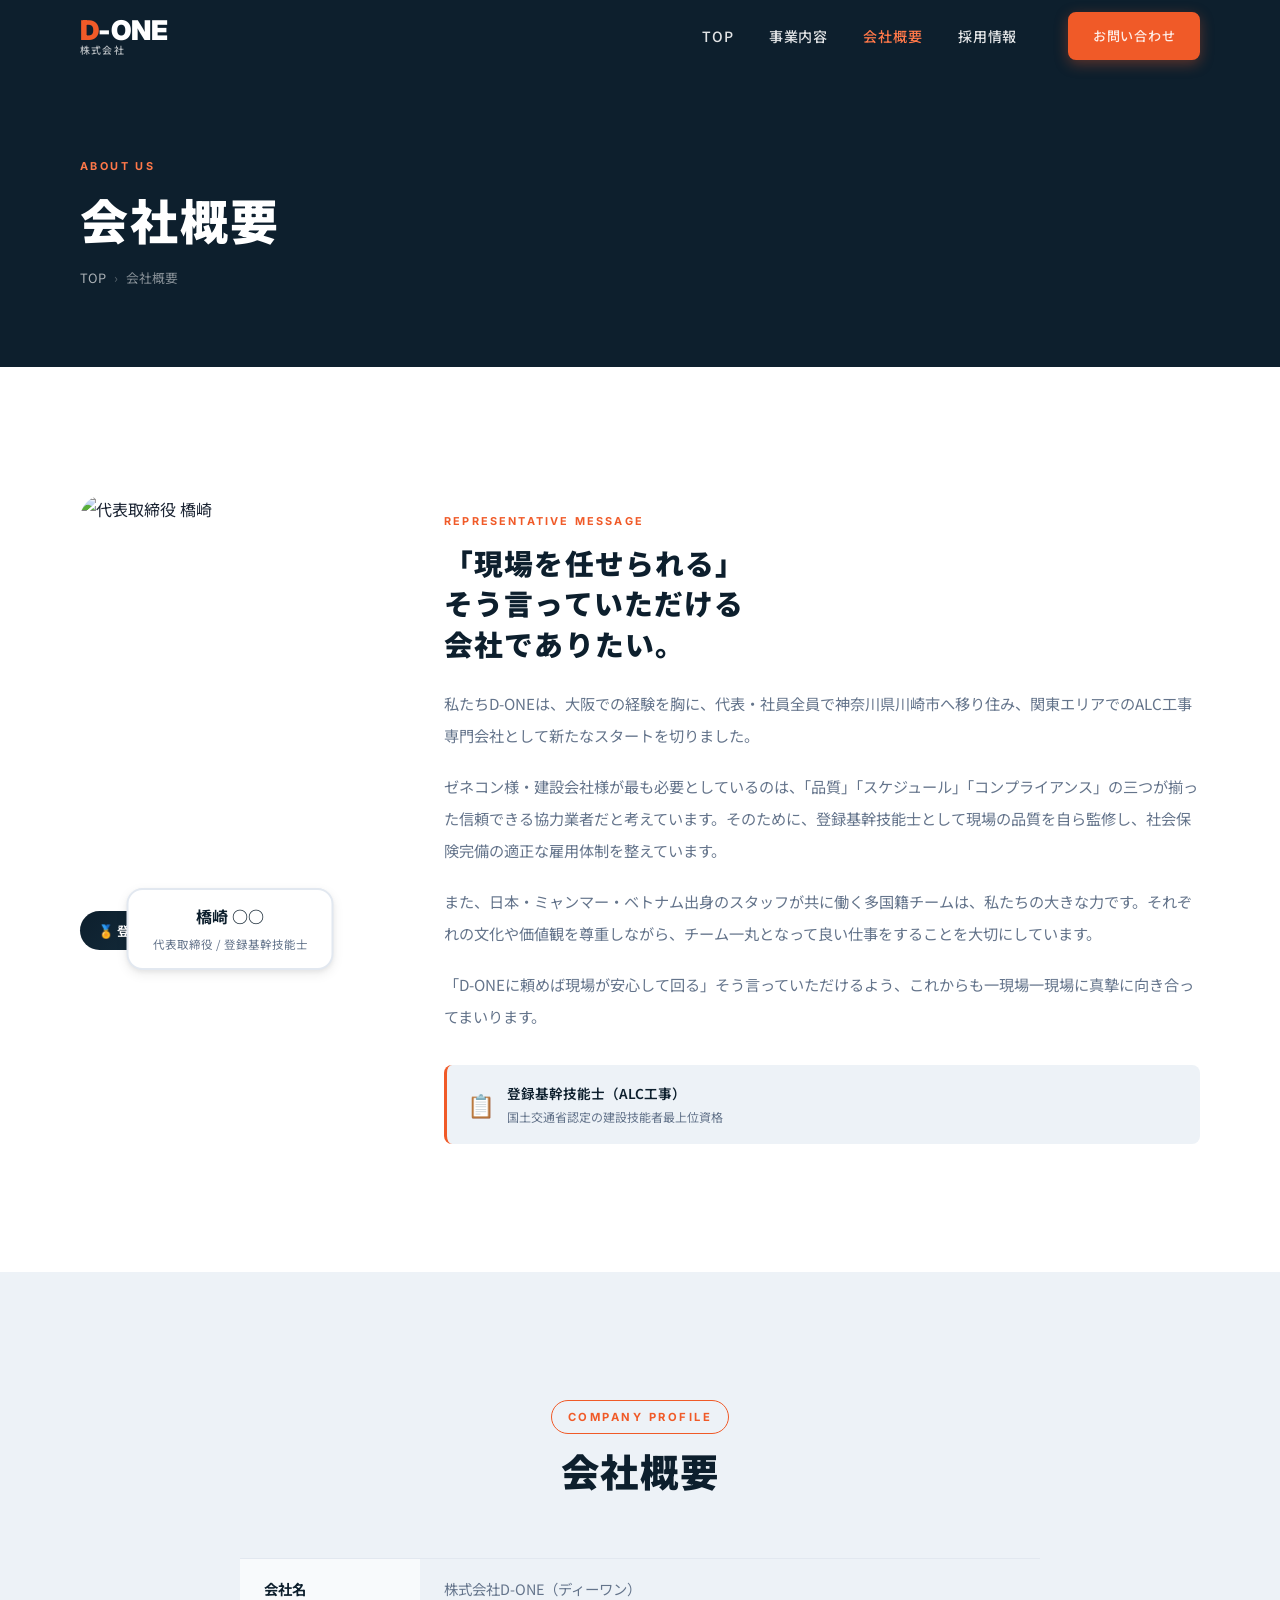
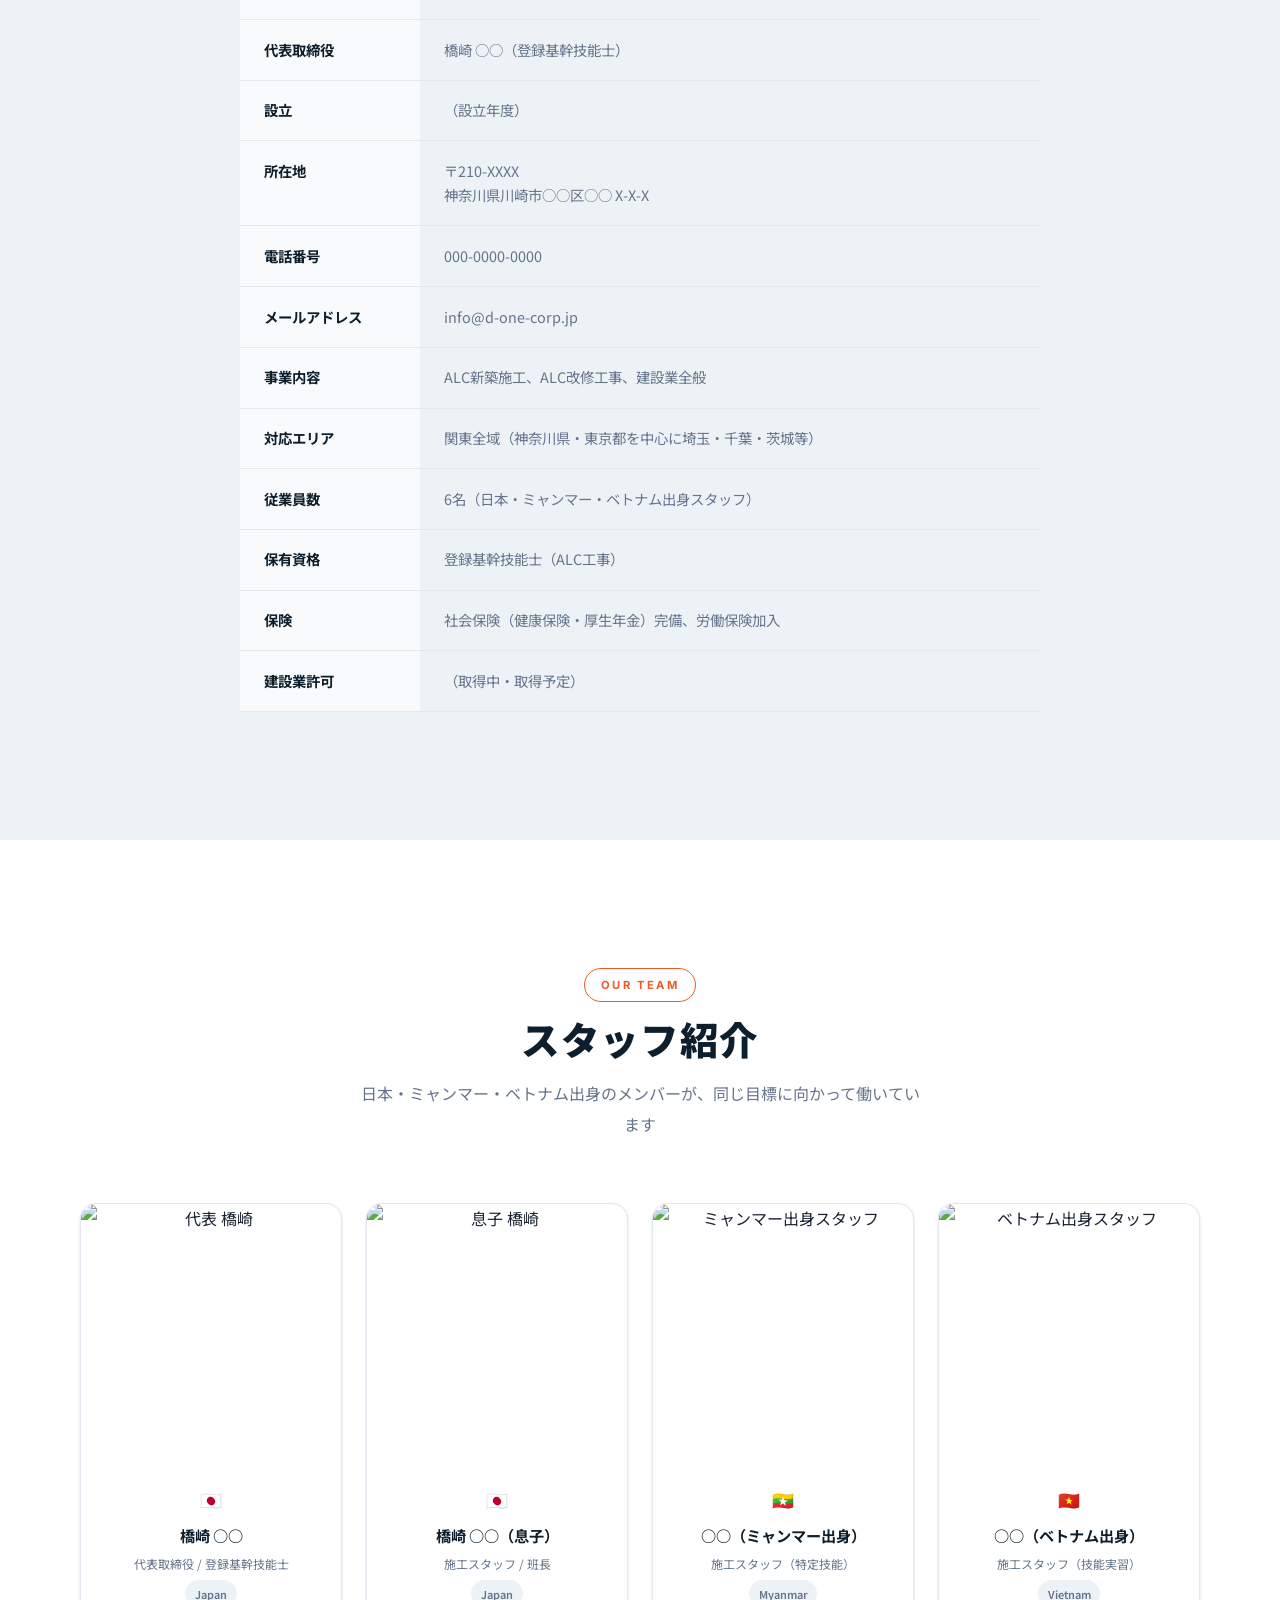
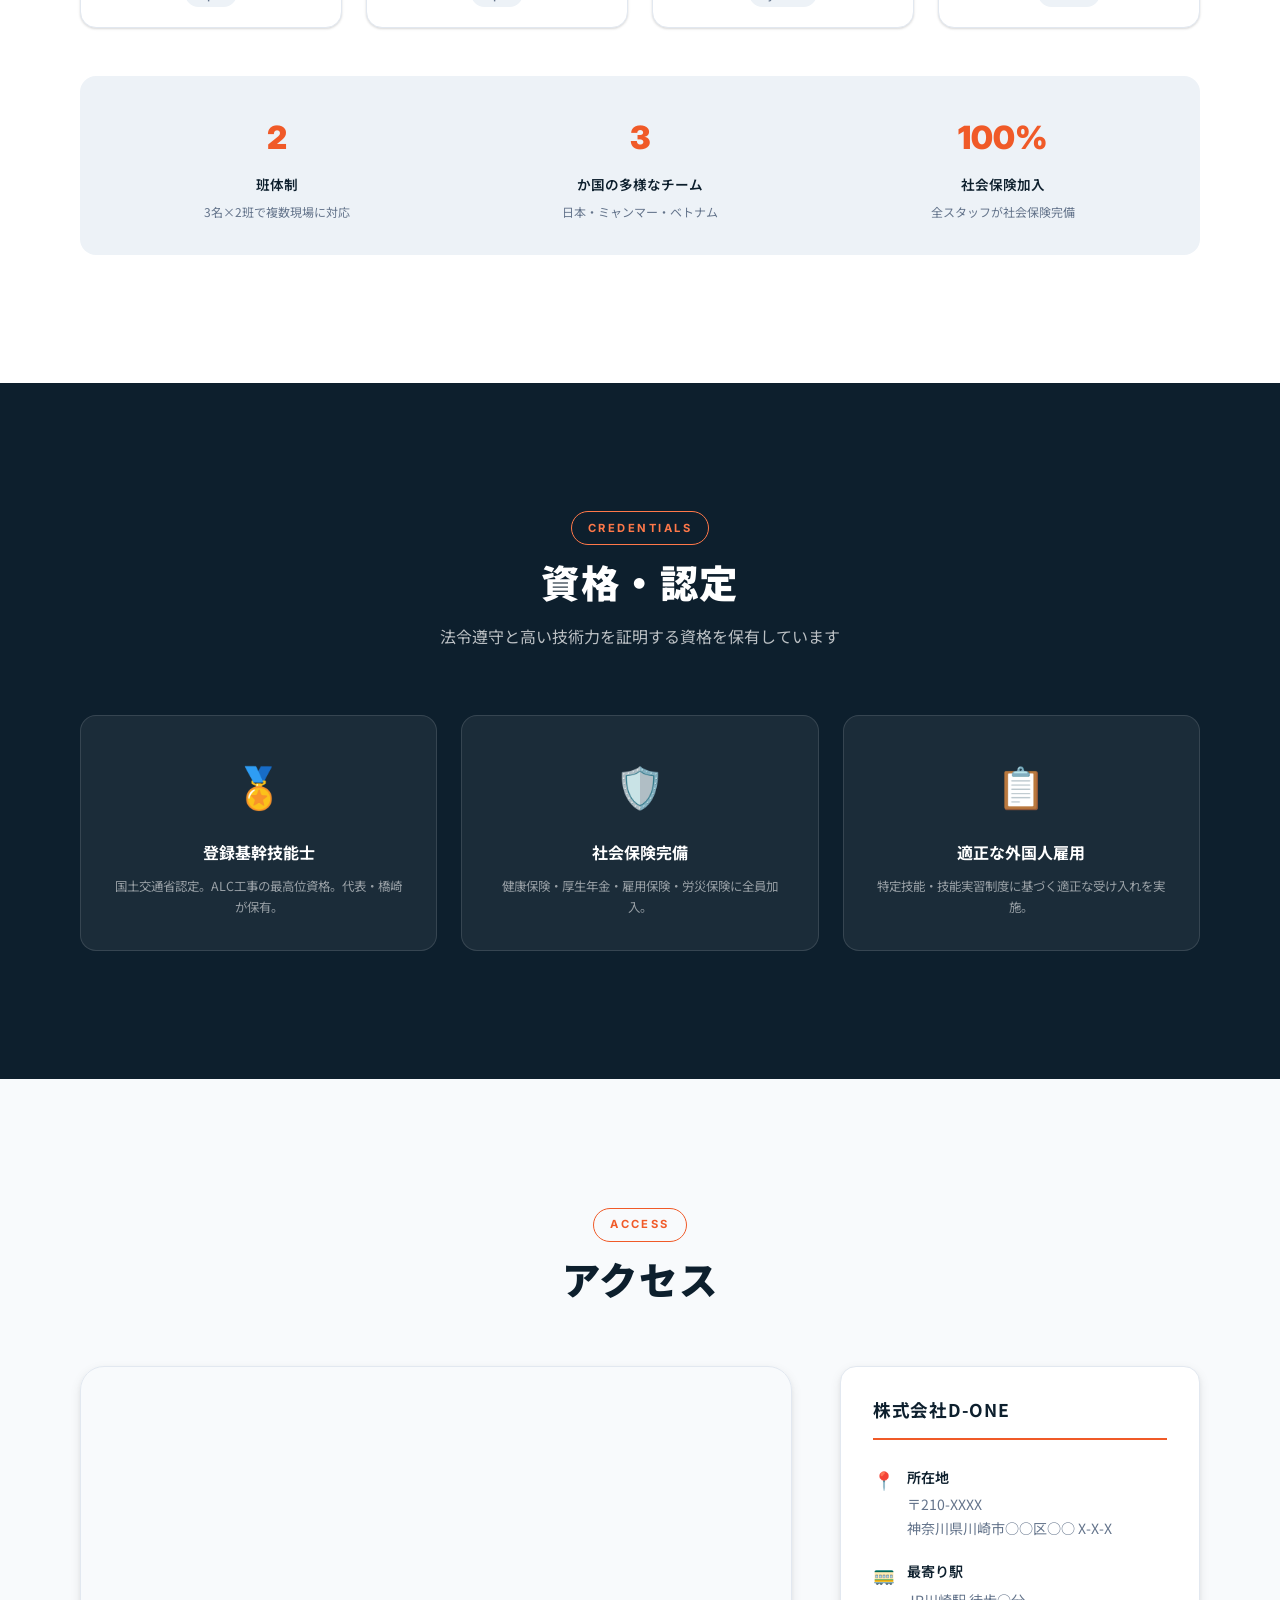
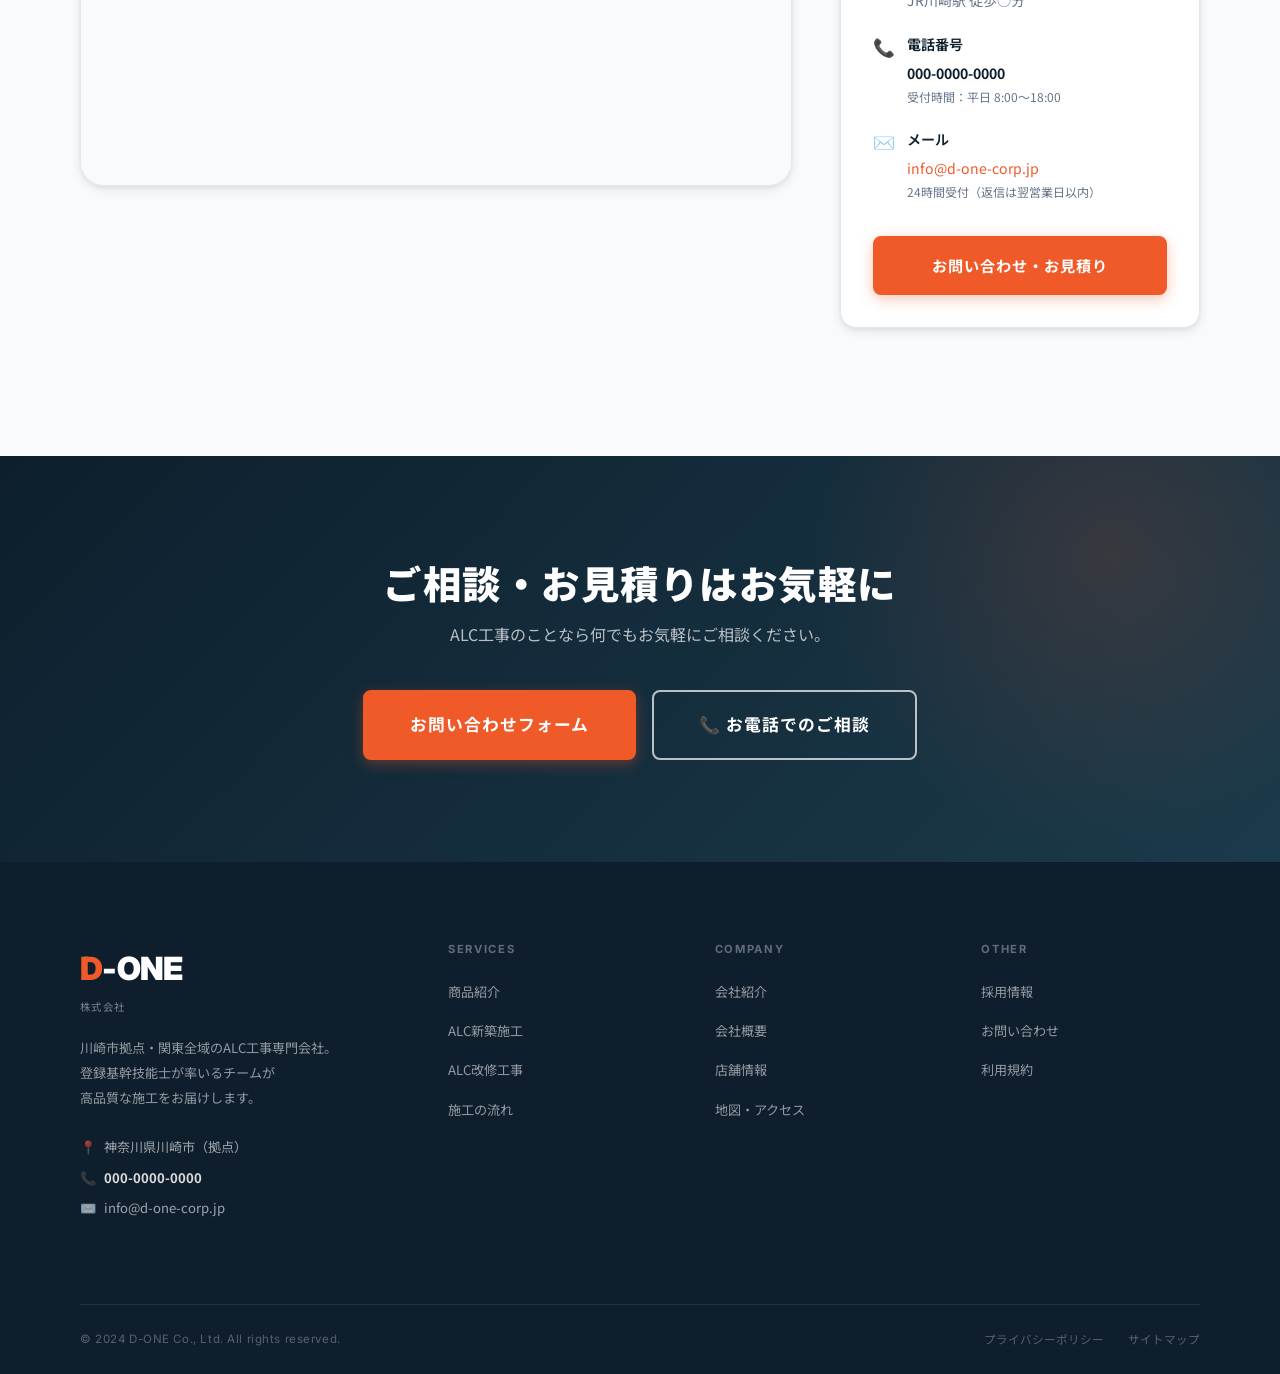
==== commit c6bc3e42: "Add 4 missing pages and update navigation New pages: map.html, store.html, company.html, terms.html " ====
--- a/about.html
+++ b/about.html
@@ -1,4 +1,4 @@
-<!DOCTYPE html>
+﻿<!DOCTYPE html>
 <html lang="ja">
 <head>
   <meta charset="UTF-8">
@@ -54,8 +54,11 @@
 <div class="nav-drawer" role="dialog" aria-label="モバイルメニュー" style="display:none; opacity:0;">
   <ul role="list">
     <li><a href="index.html"   class="nav-link">TOP</a></li>
-    <li><a href="service.html" class="nav-link">事業内容</a></li>
-    <li><a href="about.html"   class="nav-link">会社概要</a></li>
+    <li><a href="service.html" class="nav-link">商品紹介</a></li>
+    <li><a href="about.html"   class="nav-link">会社紹介</a></li>
+    <li><a href="company.html" class="nav-link">会社概要</a></li>
+    <li><a href="store.html"   class="nav-link">店舗情報</a></li>
+    <li><a href="map.html"     class="nav-link">地図</a></li>
     <li><a href="recruit.html" class="nav-link">採用情報</a></li>
     <li><a href="contact.html" class="btn btn--primary">お問い合わせ</a></li>
   </ul>
@@ -434,27 +437,27 @@
       <nav aria-label="サービス">
         <div class="footer-nav-title">SERVICES</div>
         <ul class="footer-nav-links" role="list">
+          <li><a href="service.html"                  class="footer-nav-link">商品紹介</a></li>
           <li><a href="service.html#new-construction" class="footer-nav-link">ALC新築施工</a></li>
           <li><a href="service.html#renovation"       class="footer-nav-link">ALC改修工事</a></li>
-          <li><a href="service.html#support"          class="footer-nav-link">元請けサポート</a></li>
           <li><a href="service.html#process"          class="footer-nav-link">施工の流れ</a></li>
         </ul>
       </nav>
       <nav aria-label="会社情報">
         <div class="footer-nav-title">COMPANY</div>
         <ul class="footer-nav-links" role="list">
-          <li><a href="about.html#message"  class="footer-nav-link">代表メッセージ</a></li>
-          <li><a href="about.html#overview" class="footer-nav-link">会社概要</a></li>
-          <li><a href="about.html#team"     class="footer-nav-link">スタッフ紹介</a></li>
-          <li><a href="about.html#access"   class="footer-nav-link">アクセス</a></li>
+          <li><a href="about.html"   class="footer-nav-link">会社紹介</a></li>
+          <li><a href="company.html" class="footer-nav-link">会社概要</a></li>
+          <li><a href="store.html"   class="footer-nav-link">店舗情報</a></li>
+          <li><a href="map.html"     class="footer-nav-link">地図・アクセス</a></li>
         </ul>
       </nav>
-      <nav aria-label="採用・お問い合わせ">
-        <div class="footer-nav-title">RECRUIT &amp; CONTACT</div>
+      <nav aria-label="採用・その他">
+        <div class="footer-nav-title">OTHER</div>
         <ul class="footer-nav-links" role="list">
-          <li><a href="recruit.html#jobs"    class="footer-nav-link">募集職種</a></li>
-          <li><a href="recruit.html#welfare" class="footer-nav-link">福利厚生</a></li>
-          <li><a href="contact.html"         class="footer-nav-link">お問い合わせ</a></li>
+          <li><a href="recruit.html" class="footer-nav-link">採用情報</a></li>
+          <li><a href="contact.html" class="footer-nav-link">お問い合わせ</a></li>
+          <li><a href="terms.html"   class="footer-nav-link">利用規約</a></li>
         </ul>
       </nav>
     </div>
--- a/css/style.css
+++ b/css/style.css
@@ -321,6 +321,69 @@
   margin-left: 1rem;
   font-size: .82rem;
   padding: .6rem 1.4rem;
+}
+
+/* Dropdown */
+.nav-item { position: relative; }
+
+.nav-dropdown {
+  position: absolute;
+  top: calc(100% + 12px);
+  left: 50%;
+  transform: translateX(-50%);
+  min-width: 180px;
+  background: var(--color-white);
+  border: 1px solid var(--color-border);
+  border-radius: var(--radius-md);
+  box-shadow: var(--shadow-xl);
+  padding: .5rem 0;
+  opacity: 0;
+  visibility: hidden;
+  transition: opacity .2s ease, transform .2s ease, visibility .2s;
+  transform: translateX(-50%) translateY(-6px);
+  z-index: 1100;
+  pointer-events: none;
+}
+
+.nav-item:hover .nav-dropdown,
+.nav-item:focus-within .nav-dropdown {
+  opacity: 1;
+  visibility: visible;
+  transform: translateX(-50%) translateY(0);
+  pointer-events: auto;
+}
+
+.nav-dropdown::before {
+  content: '';
+  position: absolute;
+  top: -6px;
+  left: 50%;
+  transform: translateX(-50%);
+  border-left: 6px solid transparent;
+  border-right: 6px solid transparent;
+  border-bottom: 6px solid var(--color-white);
+}
+
+.nav-dropdown-link {
+  display: block;
+  padding: .6rem 1.25rem;
+  font-size: .82rem;
+  font-weight: 500;
+  color: var(--color-text);
+  white-space: nowrap;
+  transition: background .15s, color .15s;
+}
+
+.nav-dropdown-link:hover {
+  background: var(--color-bg-light);
+  color: var(--color-accent);
+}
+
+.nav-link-arrow {
+  font-size: .6rem;
+  margin-left: .2rem;
+  vertical-align: middle;
+  opacity: .6;
 }
 
 /* Hamburger */
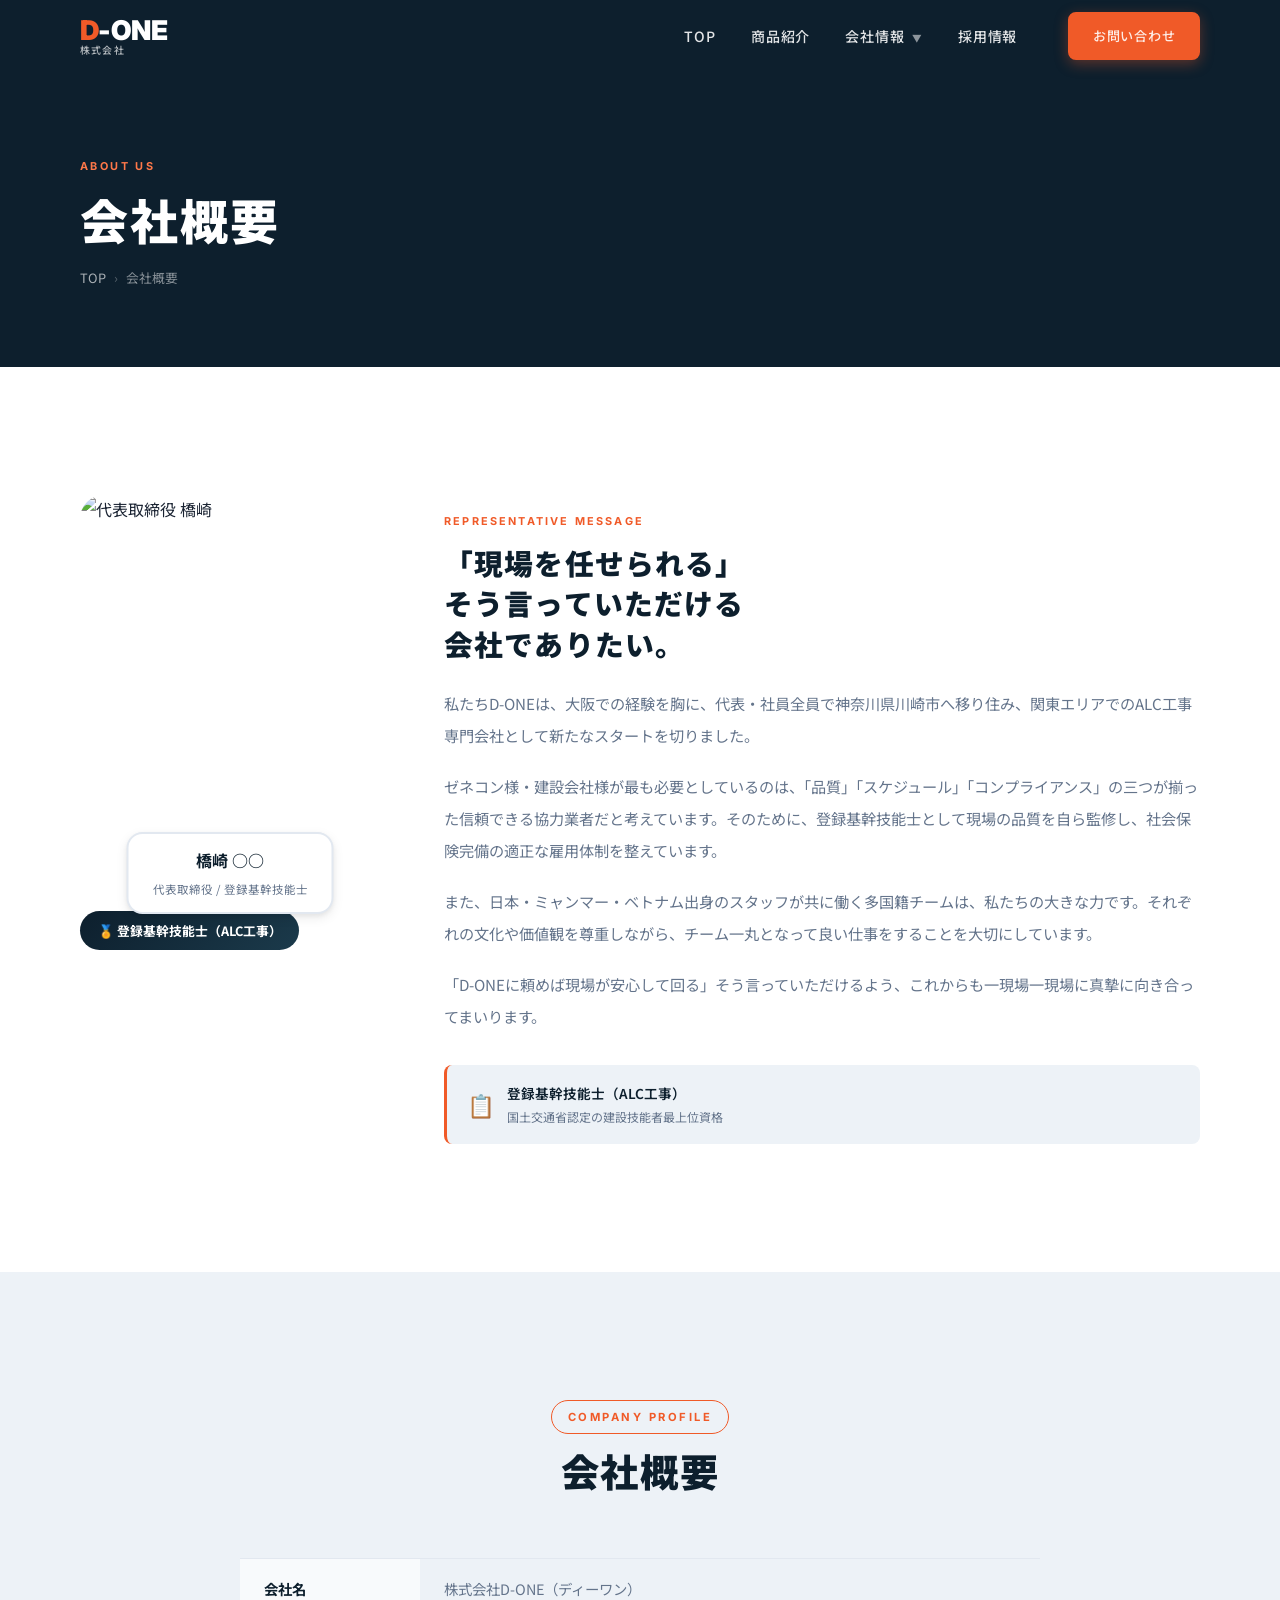
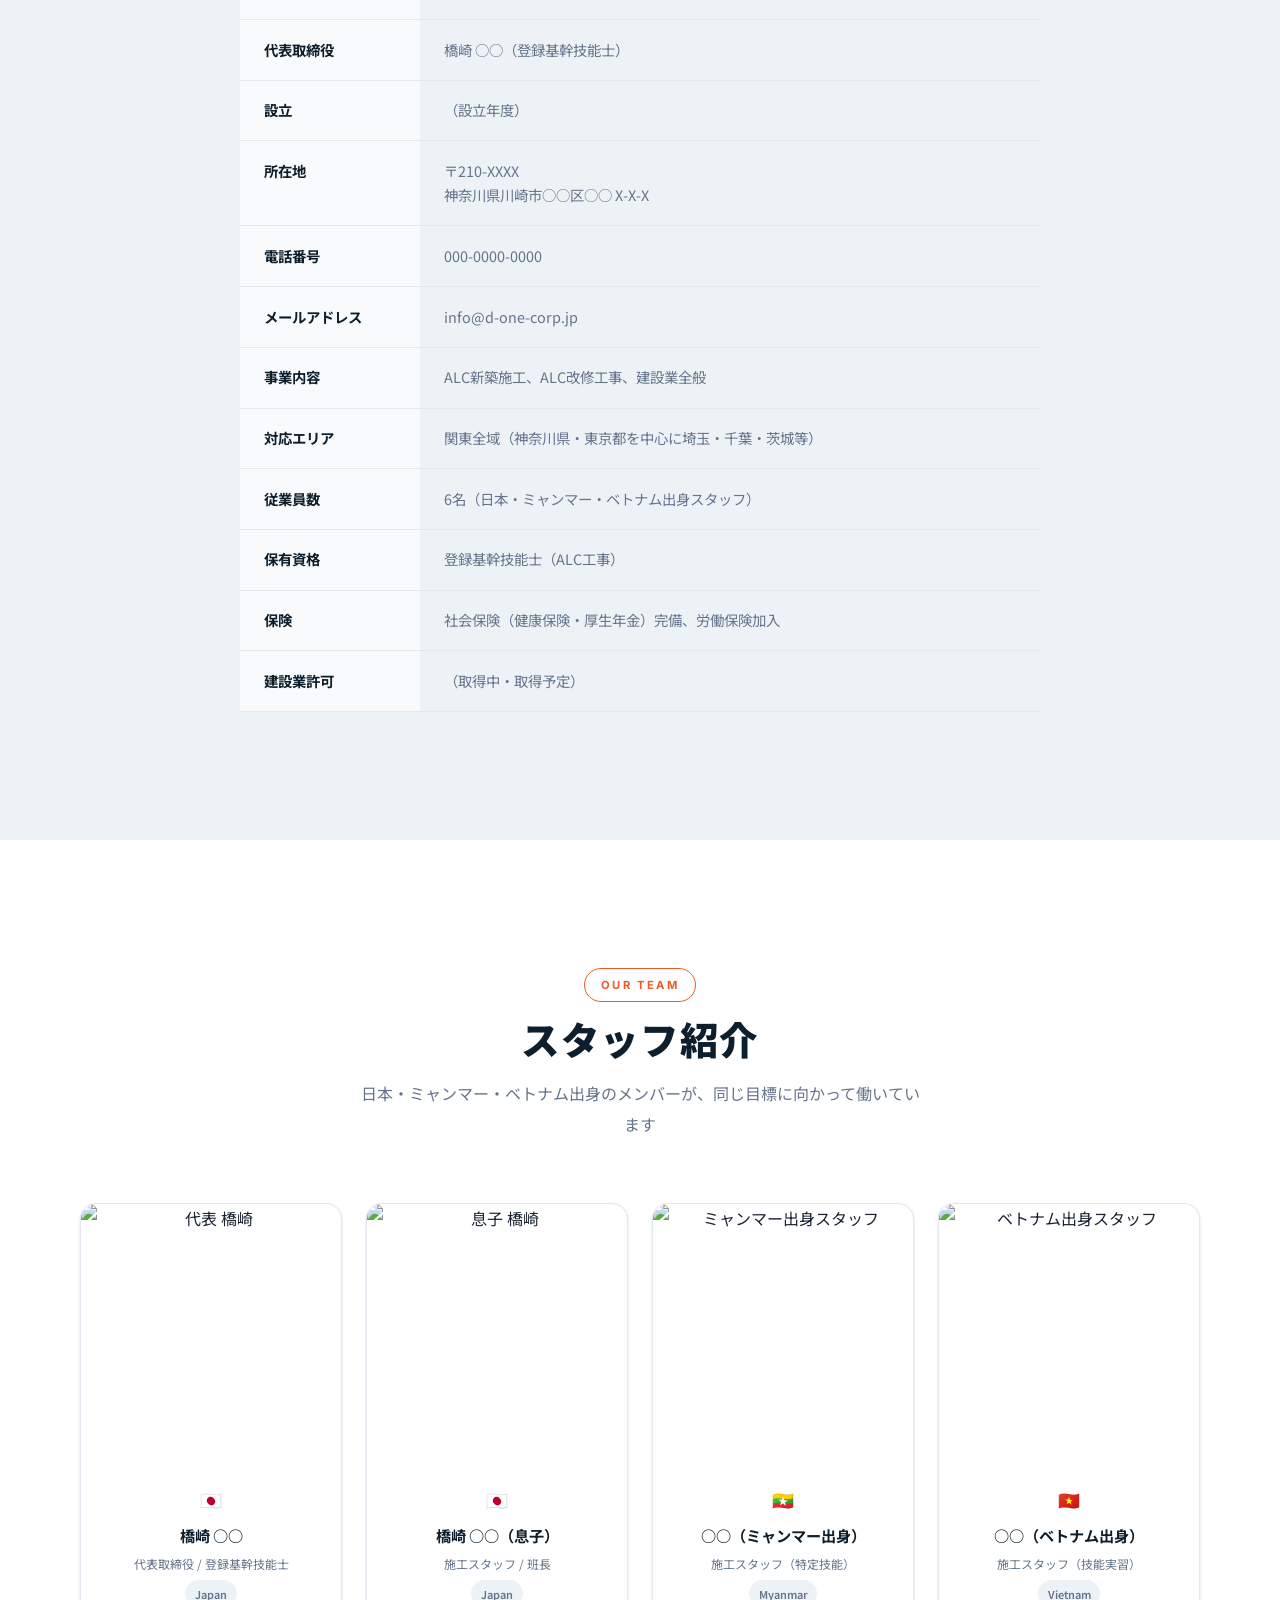
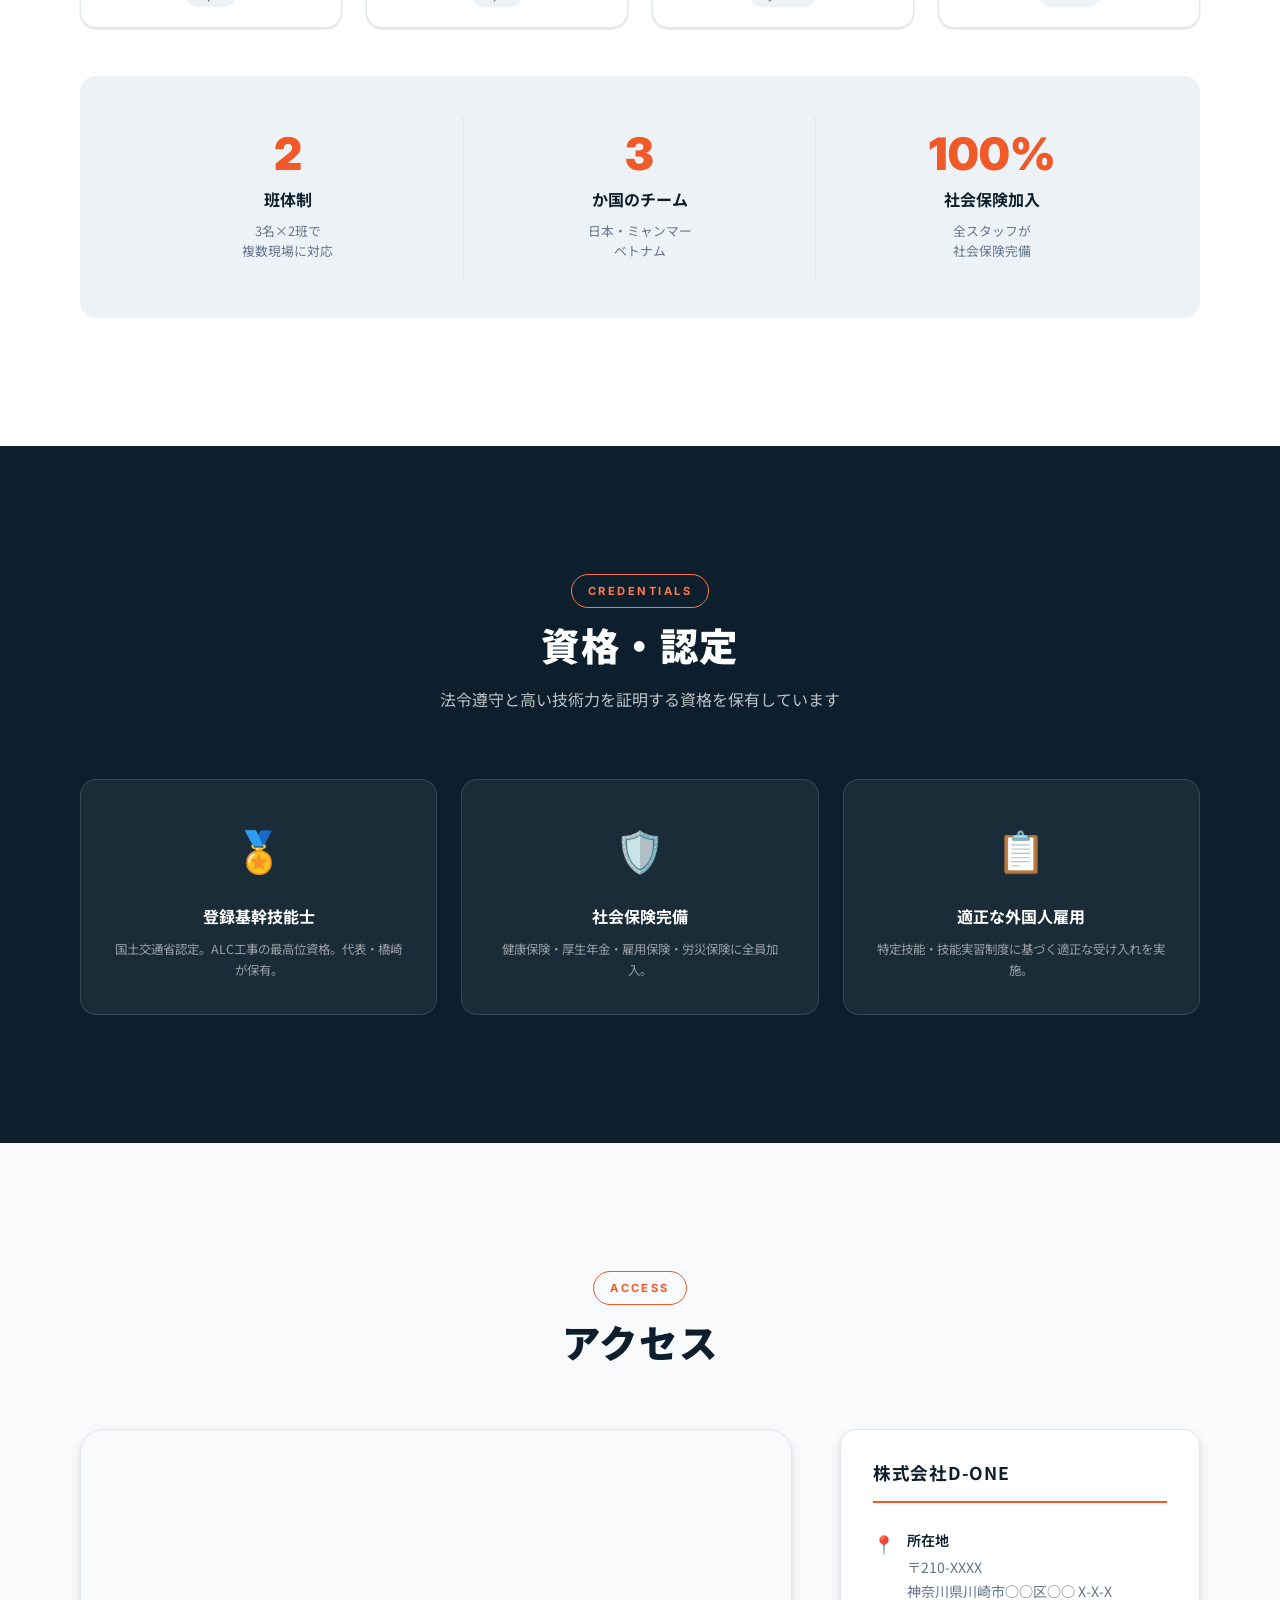
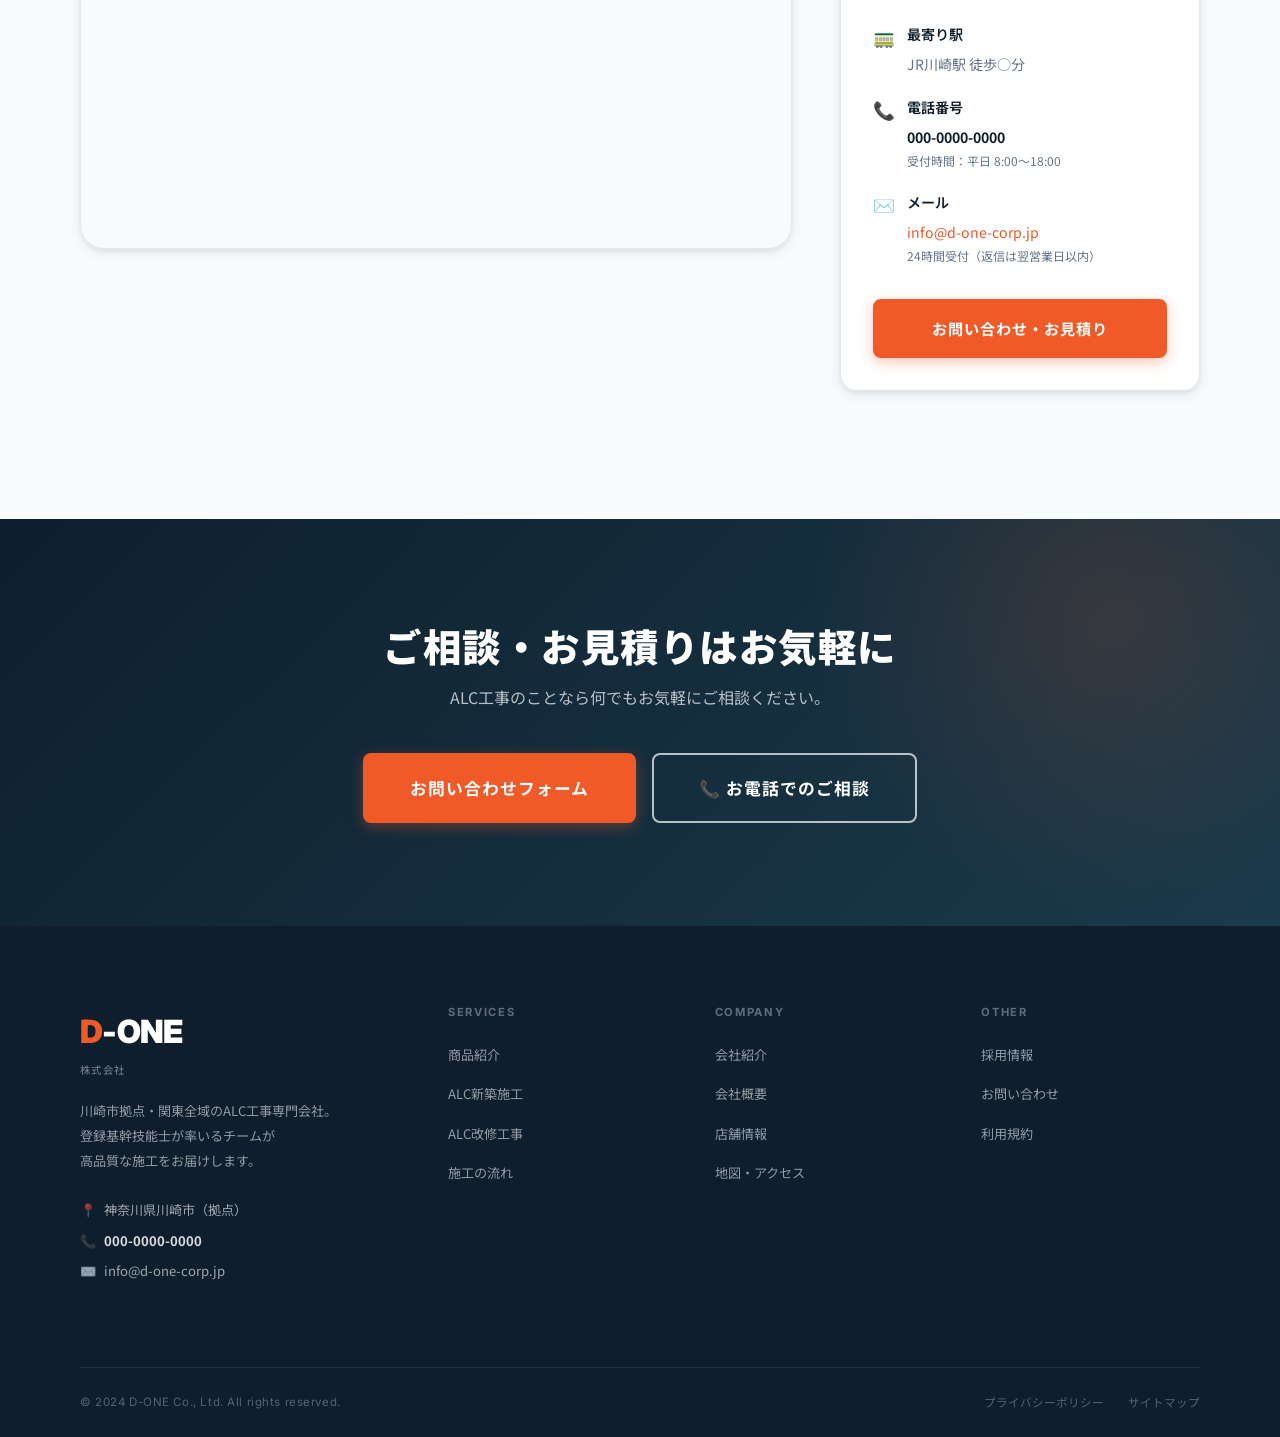
==== commit 0112dc65: "Fix UI issues: FAQ style, process step colors, rep layout, stats, nav dropdowns - recruit.html: Unif" ====
--- a/about.html
+++ b/about.html
@@ -43,8 +43,16 @@
     </a>
     <ul class="nav-links" role="list">
       <li><a href="index.html"   class="nav-link">TOP</a></li>
-      <li><a href="service.html" class="nav-link">事業内容</a></li>
-      <li><a href="about.html"   class="nav-link" data-page="about.html">会社概要</a></li>
+      <li><a href="service.html" class="nav-link">商品紹介</a></li>
+      <li class="nav-item">
+        <a href="about.html" class="nav-link">会社情報 <span class="nav-link-arrow">▼</span></a>
+        <div class="nav-dropdown">
+          <a href="about.html"   class="nav-dropdown-link">会社紹介</a>
+          <a href="company.html" class="nav-dropdown-link">会社概要</a>
+          <a href="store.html"   class="nav-dropdown-link">店舗情報</a>
+          <a href="map.html"     class="nav-dropdown-link">地図・アクセス</a>
+        </div>
+      </li>
       <li><a href="recruit.html" class="nav-link">採用情報</a></li>
       <li><a href="contact.html" class="nav-link btn btn--primary nav-cta">お問い合わせ</a></li>
     </ul>
@@ -91,10 +99,10 @@
             loading="lazy"
             width="600" height="800"
           >
-        </div>
-        <div class="rep-name-badge">
-          <div class="rep-name">橋崎 ○○</div>
-          <div class="rep-title">代表取締役 / 登録基幹技能士</div>
+          <div class="rep-name-badge">
+            <div class="rep-name">橋崎 ○○</div>
+            <div class="rep-title">代表取締役 / 登録基幹技能士</div>
+          </div>
         </div>
         <div class="cert-badge">
           🏅 登録基幹技能士（ALC工事）
@@ -292,21 +300,21 @@
     </div>
 
     <!-- Team note -->
-    <div class="reveal" style="margin-top:3rem; background:var(--color-bg-section); border-radius:var(--radius-lg); padding:2rem; display:grid; grid-template-columns:repeat(3,1fr); gap:2rem; text-align:center;">
-      <div>
-        <div style="font-family:var(--font-en); font-size:2rem; font-weight:900; color:var(--color-accent); margin-bottom:.3rem;">2</div>
-        <div style="font-size:.85rem; font-weight:600; color:var(--color-primary-dark); margin-bottom:.2rem;">班体制</div>
-        <div style="font-size:.75rem; color:var(--color-text-muted);">3名×2班で複数現場に対応</div>
-      </div>
-      <div>
-        <div style="font-family:var(--font-en); font-size:2rem; font-weight:900; color:var(--color-accent); margin-bottom:.3rem;">3</div>
-        <div style="font-size:.85rem; font-weight:600; color:var(--color-primary-dark); margin-bottom:.2rem;">か国の多様なチーム</div>
-        <div style="font-size:.75rem; color:var(--color-text-muted);">日本・ミャンマー・ベトナム</div>
-      </div>
-      <div>
-        <div style="font-family:var(--font-en); font-size:2rem; font-weight:900; color:var(--color-accent); margin-bottom:.3rem;">100%</div>
-        <div style="font-size:.85rem; font-weight:600; color:var(--color-primary-dark); margin-bottom:.2rem;">社会保険加入</div>
-        <div style="font-size:.75rem; color:var(--color-text-muted);">全スタッフが社会保険完備</div>
+    <div class="reveal" style="margin-top:3rem; background:var(--color-bg-section); border-radius:var(--radius-lg); padding:2.5rem 2rem; display:grid; grid-template-columns:repeat(3,1fr); gap:0;">
+      <div style="text-align:center; padding:1rem 1.5rem; border-right:1px solid var(--color-border);">
+        <div style="font-family:var(--font-en); font-size:2.8rem; font-weight:900; color:var(--color-accent); line-height:1; margin-bottom:.5rem;">2</div>
+        <div style="font-size:1rem; font-weight:700; color:var(--color-primary-dark); margin-bottom:.4rem;">班体制</div>
+        <div style="font-size:.8rem; color:var(--color-text-muted); line-height:1.6;">3名×2班で<br>複数現場に対応</div>
+      </div>
+      <div style="text-align:center; padding:1rem 1.5rem; border-right:1px solid var(--color-border);">
+        <div style="font-family:var(--font-en); font-size:2.8rem; font-weight:900; color:var(--color-accent); line-height:1; margin-bottom:.5rem;">3</div>
+        <div style="font-size:1rem; font-weight:700; color:var(--color-primary-dark); margin-bottom:.4rem;">か国のチーム</div>
+        <div style="font-size:.8rem; color:var(--color-text-muted); line-height:1.6;">日本・ミャンマー<br>ベトナム</div>
+      </div>
+      <div style="text-align:center; padding:1rem 1.5rem;">
+        <div style="font-family:var(--font-en); font-size:2.8rem; font-weight:900; color:var(--color-accent); line-height:1; margin-bottom:.5rem;">100%</div>
+        <div style="font-size:1rem; font-weight:700; color:var(--color-primary-dark); margin-bottom:.4rem;">社会保険加入</div>
+        <div style="font-size:.8rem; color:var(--color-text-muted); line-height:1.6;">全スタッフが<br>社会保険完備</div>
       </div>
     </div>
   </div>
--- a/css/style.css
+++ b/css/style.css
@@ -955,6 +955,11 @@
   color: var(--color-text-muted);
   line-height: 1.6;
 }
+
+.section--dark .process-steps::before  { background: rgba(255,255,255,.18); }
+.section--dark .process-step__num      { border-color: rgba(255,255,255,.15); }
+.section--dark .process-step__title    { color: var(--color-white); }
+.section--dark .process-step__desc     { color: rgba(255,255,255,.60); }
 
 /* ----------------------------------------
    About Section
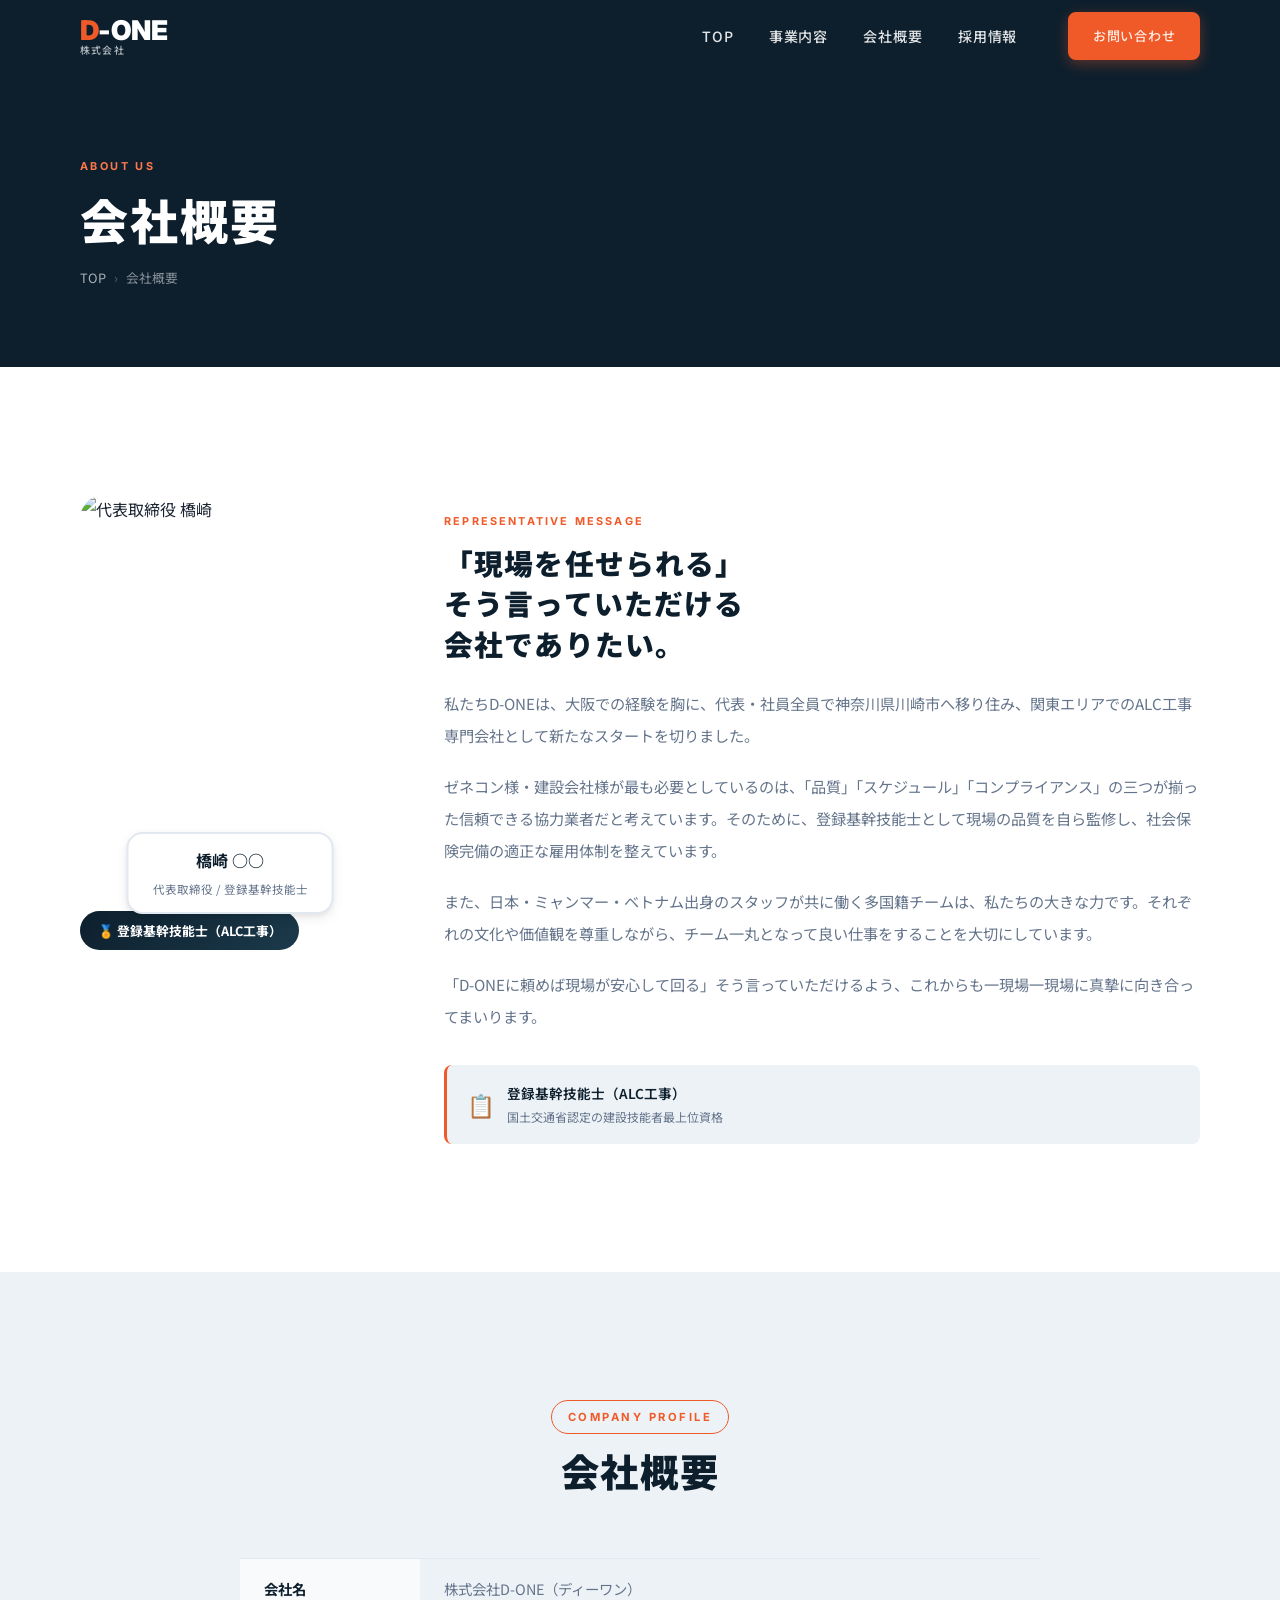
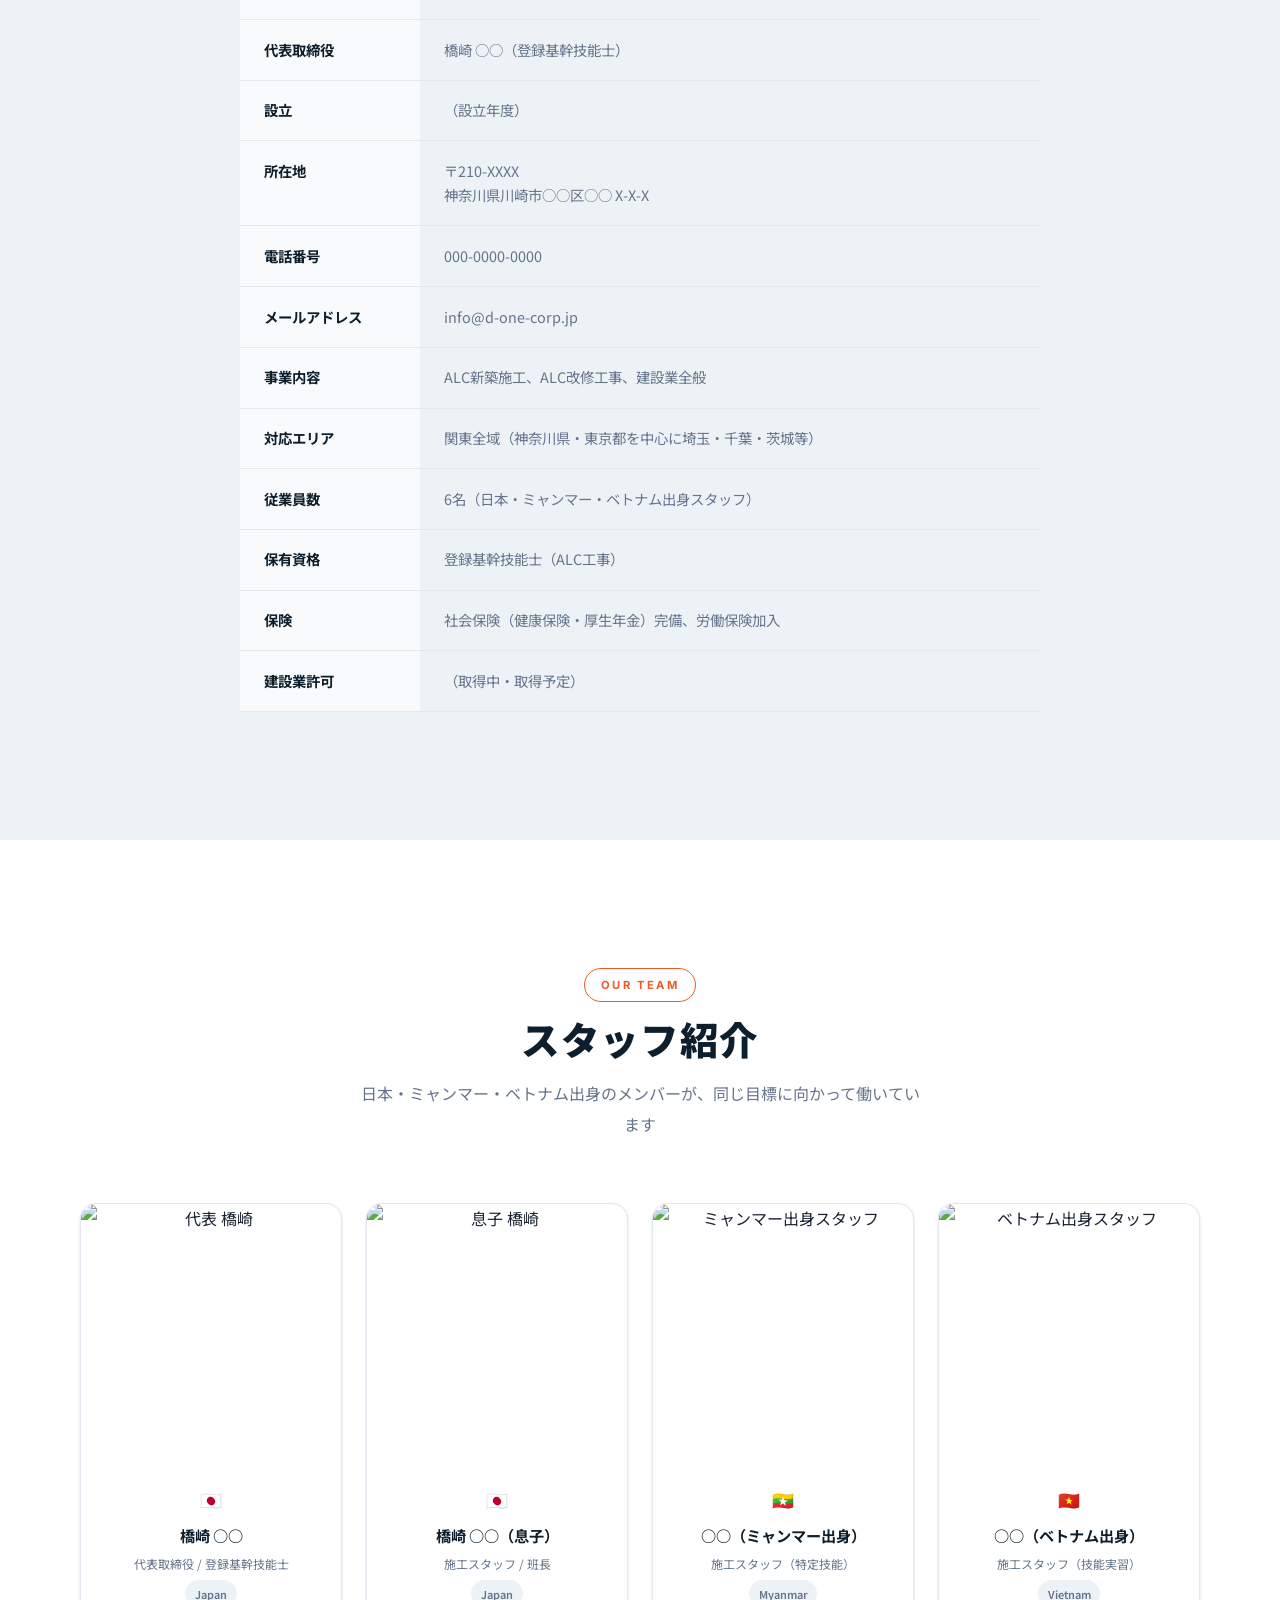
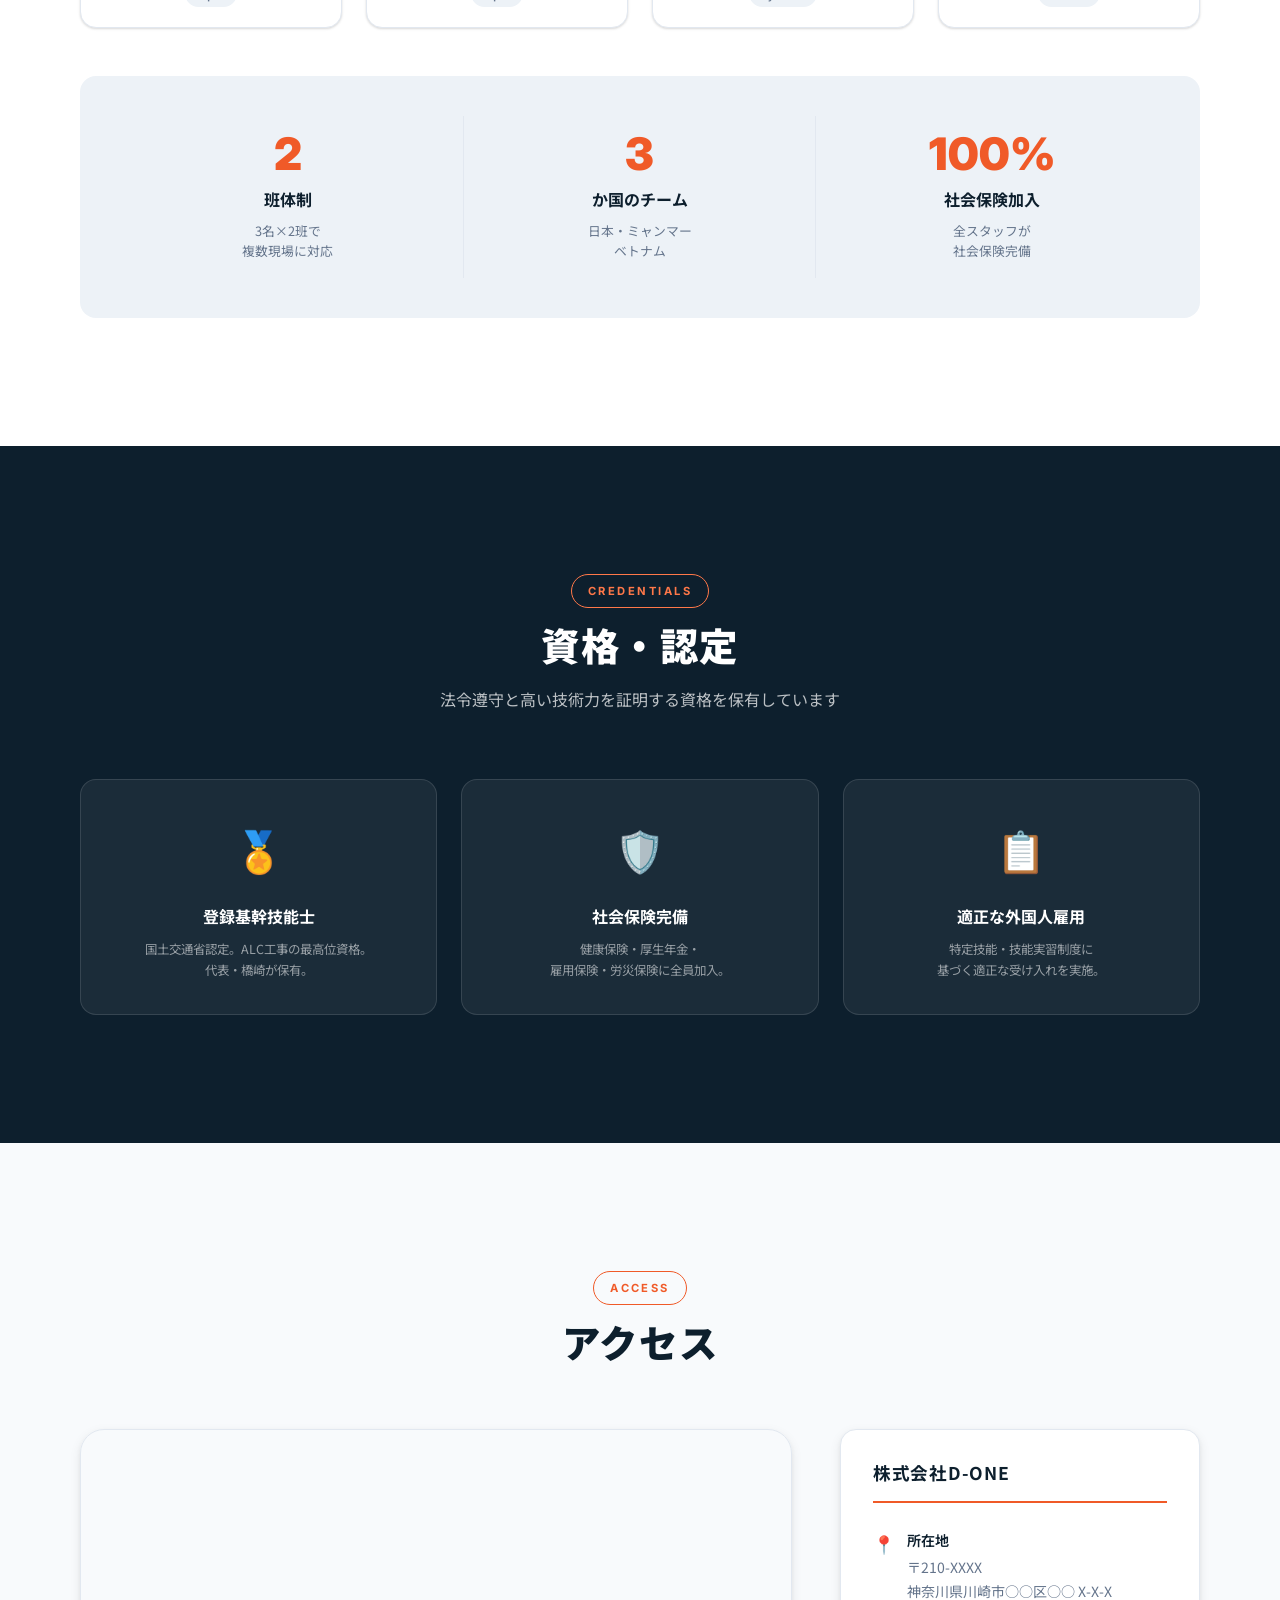
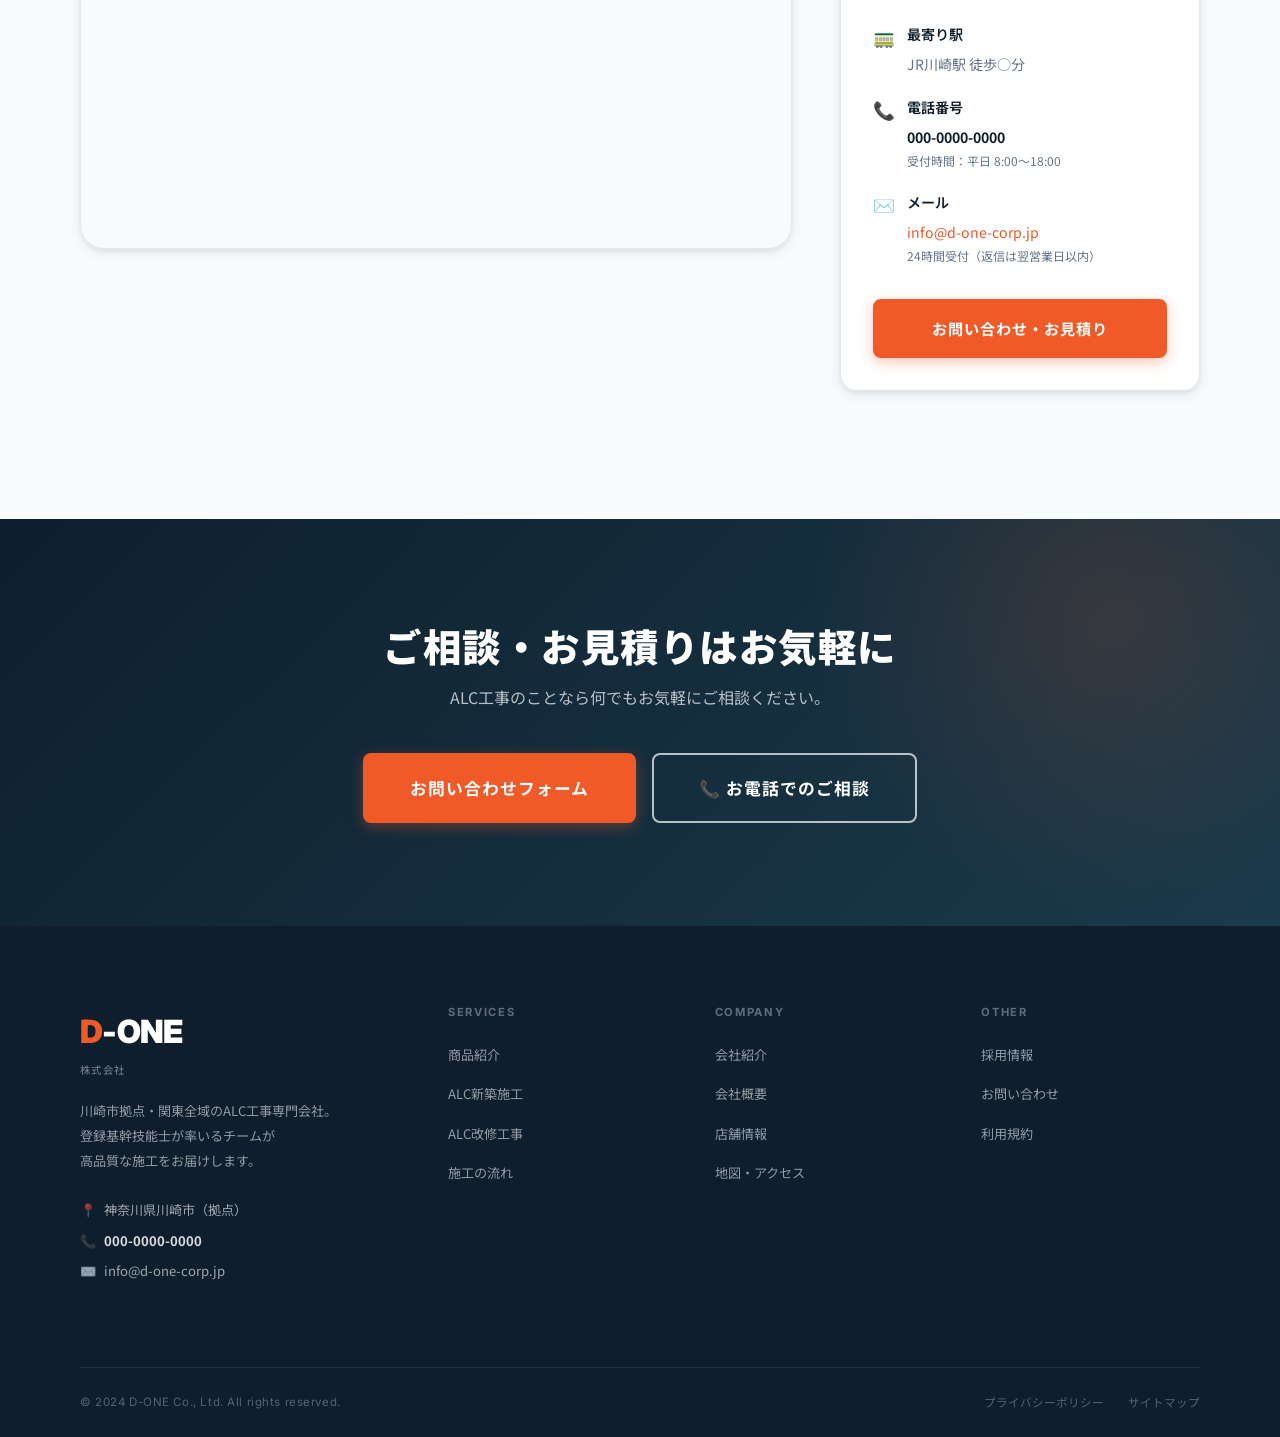
==== commit 2e47130d: "Simplify nav, fix button color, add line breaks, open FAQ permanently - All 9 pages: nav simplified " ====
--- a/about.html
+++ b/about.html
@@ -1,4 +1,4 @@
-﻿<!DOCTYPE html>
+<!DOCTYPE html>
 <html lang="ja">
 <head>
   <meta charset="UTF-8">
@@ -43,16 +43,8 @@
     </a>
     <ul class="nav-links" role="list">
       <li><a href="index.html"   class="nav-link">TOP</a></li>
-      <li><a href="service.html" class="nav-link">商品紹介</a></li>
-      <li class="nav-item">
-        <a href="about.html" class="nav-link">会社情報 <span class="nav-link-arrow">▼</span></a>
-        <div class="nav-dropdown">
-          <a href="about.html"   class="nav-dropdown-link">会社紹介</a>
-          <a href="company.html" class="nav-dropdown-link">会社概要</a>
-          <a href="store.html"   class="nav-dropdown-link">店舗情報</a>
-          <a href="map.html"     class="nav-dropdown-link">地図・アクセス</a>
-        </div>
-      </li>
+      <li><a href="service.html" class="nav-link">事業内容</a></li>
+      <li><a href="about.html"   class="nav-link">会社概要</a></li>
       <li><a href="recruit.html" class="nav-link">採用情報</a></li>
       <li><a href="contact.html" class="nav-link btn btn--primary nav-cta">お問い合わせ</a></li>
     </ul>
@@ -62,11 +54,8 @@
 <div class="nav-drawer" role="dialog" aria-label="モバイルメニュー" style="display:none; opacity:0;">
   <ul role="list">
     <li><a href="index.html"   class="nav-link">TOP</a></li>
-    <li><a href="service.html" class="nav-link">商品紹介</a></li>
-    <li><a href="about.html"   class="nav-link">会社紹介</a></li>
-    <li><a href="company.html" class="nav-link">会社概要</a></li>
-    <li><a href="store.html"   class="nav-link">店舗情報</a></li>
-    <li><a href="map.html"     class="nav-link">地図</a></li>
+    <li><a href="service.html" class="nav-link">事業内容</a></li>
+    <li><a href="about.html"   class="nav-link">会社概要</a></li>
     <li><a href="recruit.html" class="nav-link">採用情報</a></li>
     <li><a href="contact.html" class="btn btn--primary">お問い合わせ</a></li>
   </ul>
@@ -333,17 +322,17 @@
       <div style="background:rgba(255,255,255,.06); border:1px solid rgba(255,255,255,.12); border-radius:var(--radius-lg); padding:2rem; text-align:center;">
         <div style="font-size:2.5rem; margin-bottom:1rem;" aria-hidden="true">🏅</div>
         <div style="font-size:1rem; font-weight:700; color:#fff; margin-bottom:.5rem;">登録基幹技能士</div>
-        <div style="font-size:.78rem; color:rgba(255,255,255,.55); line-height:1.7;">国土交通省認定。ALC工事の最高位資格。代表・橋崎が保有。</div>
+        <div style="font-size:.78rem; color:rgba(255,255,255,.55); line-height:1.7;">国土交通省認定。ALC工事の最高位資格。<br>代表・橋崎が保有。</div>
       </div>
       <div style="background:rgba(255,255,255,.06); border:1px solid rgba(255,255,255,.12); border-radius:var(--radius-lg); padding:2rem; text-align:center;">
         <div style="font-size:2.5rem; margin-bottom:1rem;" aria-hidden="true">🛡️</div>
         <div style="font-size:1rem; font-weight:700; color:#fff; margin-bottom:.5rem;">社会保険完備</div>
-        <div style="font-size:.78rem; color:rgba(255,255,255,.55); line-height:1.7;">健康保険・厚生年金・雇用保険・労災保険に全員加入。</div>
+        <div style="font-size:.78rem; color:rgba(255,255,255,.55); line-height:1.7;">健康保険・厚生年金・<br>雇用保険・労災保険に全員加入。</div>
       </div>
       <div style="background:rgba(255,255,255,.06); border:1px solid rgba(255,255,255,.12); border-radius:var(--radius-lg); padding:2rem; text-align:center;">
         <div style="font-size:2.5rem; margin-bottom:1rem;" aria-hidden="true">📋</div>
         <div style="font-size:1rem; font-weight:700; color:#fff; margin-bottom:.5rem;">適正な外国人雇用</div>
-        <div style="font-size:.78rem; color:rgba(255,255,255,.55); line-height:1.7;">特定技能・技能実習制度に基づく適正な受け入れを実施。</div>
+        <div style="font-size:.78rem; color:rgba(255,255,255,.55); line-height:1.7;">特定技能・技能実習制度に<br>基づく適正な受け入れを実施。</div>
       </div>
     </div>
   </div>
--- a/css/style.css
+++ b/css/style.css
@@ -316,6 +316,7 @@
 
 .site-nav--scrolled .nav-link { color: var(--color-text-muted); }
 .site-nav--scrolled .nav-link:hover { color: var(--color-primary-dark); }
+.site-nav--scrolled .nav-cta { color: var(--color-white); }
 
 .nav-cta {
   margin-left: 1rem;
